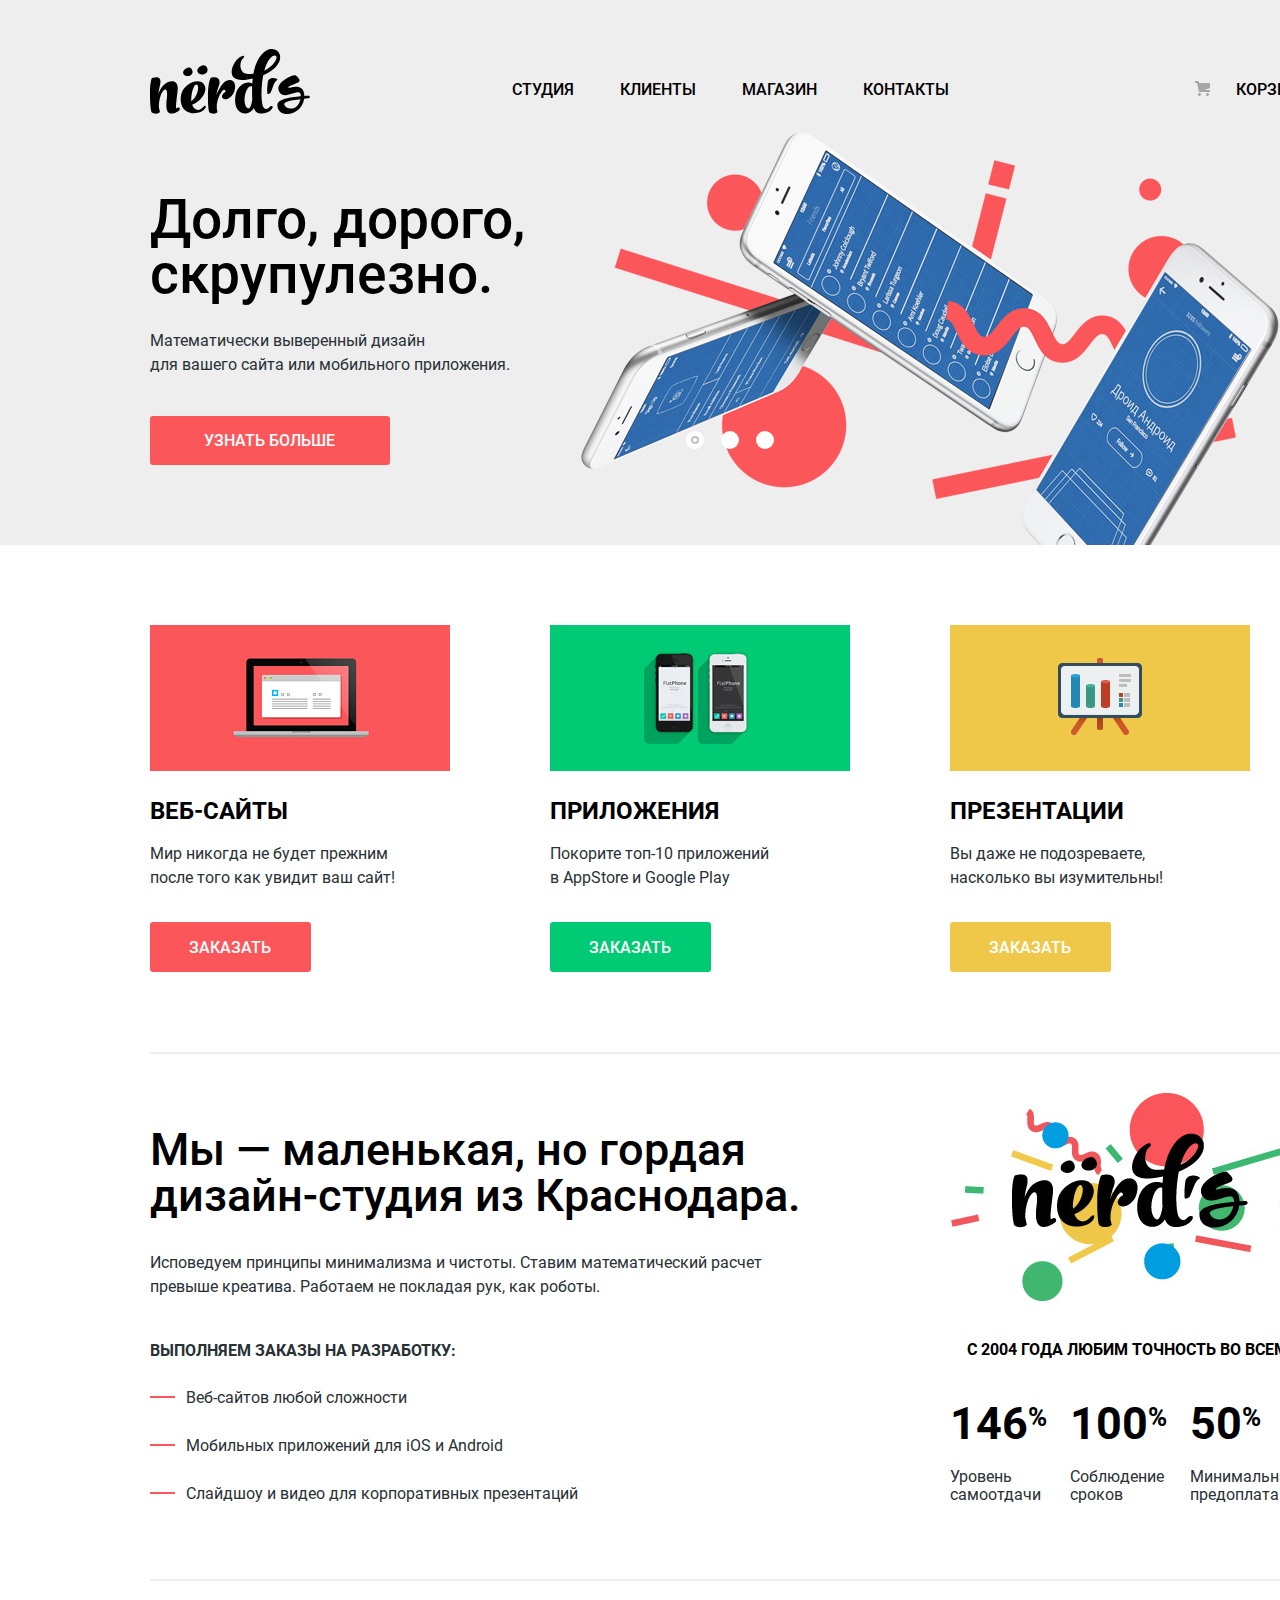
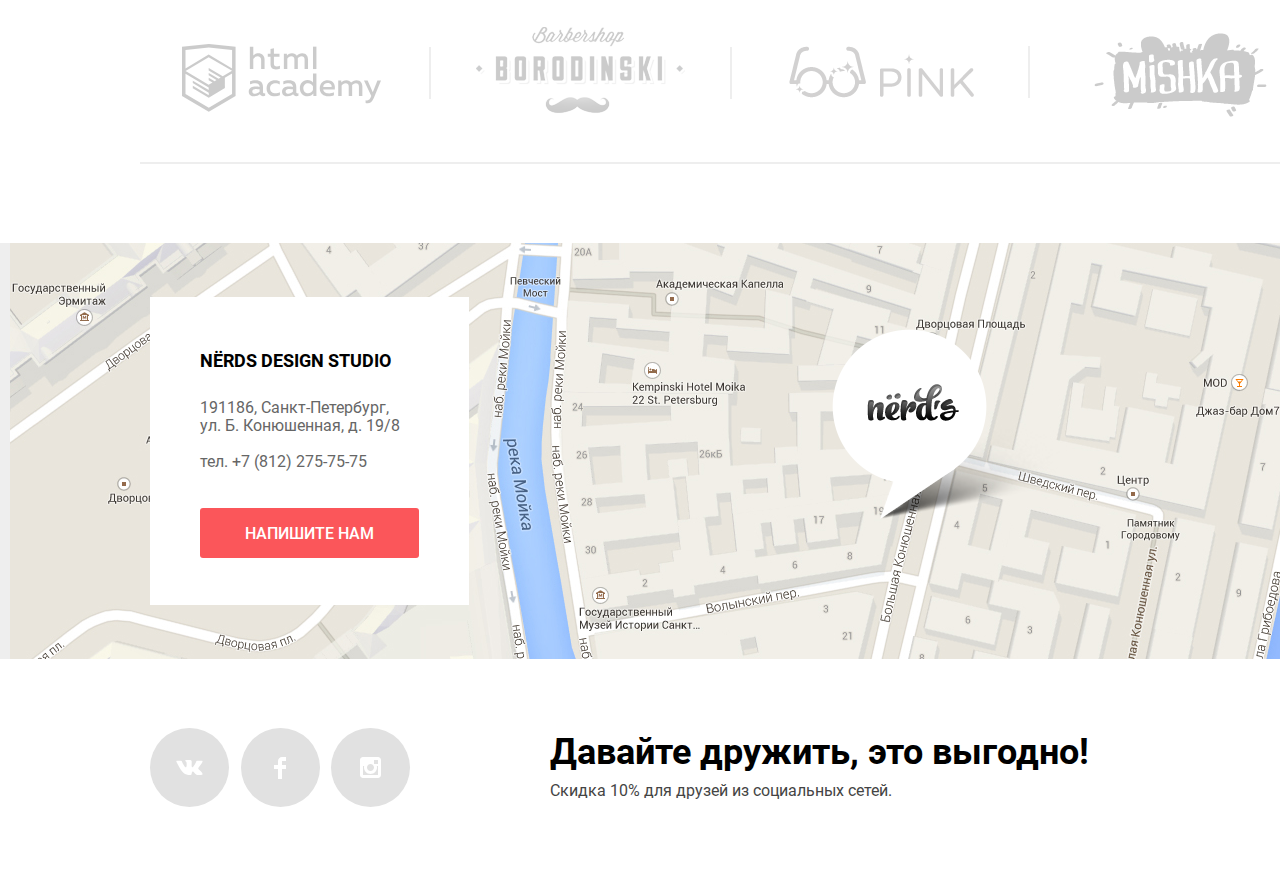
==== index.html @ b543c775 "доработка 13.1" ====
<!DOCTYPE html>
<html class="page" lang="ru">
  <head>
    <meta charset="utf-8">
    <title>Интернет магазин Нёрдс</title>
    <link rel="stylesheet" href="css/normalize.css">
    <link rel="stylesheet" href="css/style.css">
  </head>
  <body class="body-page">
    <header class="main-header">
      <nav class="main-navigation container">
        <a class="main-header-logo">
          <img class="nerds-logo" src="img/nerds-logo.svg" width="160" height="65" alt="Нёрдс" >
        </a>
        <ul class="list-site-navigation">
          <li class="studio"><a href="">студия</a></li>
          <li class="clients"><a href="">клиенты</a></li>
          <li class="catalog"><a href="catalog.html">магазин</a></li>
          <li><a href="#">контакты</a></li>
        </ul>
        <div class="container-busket">
          <a class="busket" href="#">корзина</a>
        </div>
      </nav>
    </header>
  <main class="center">
    <h1 class="visually-hidden">Интернет магазин "Nerds"</h1>
    <div class="slider-bar">
      <section class="slider-wrapper container ">
        <h2 class="visually-hidden">Преимущества</h2>
        <ul class="list-sliders">
          <li class="slide slide-current">
            <div class="container-text-sliders">
              <h3 class="caption-slide">Долго, дорого, скрупулезно.</h3>
              <p class="caption-slide-item">Математически выверенный дизайн<br>для вашего сайта или мобильного приложения.</p>
              <a class="button slide-button" href="">Узнать больше</a>
            </div>
            <img class="block-slide" src="img/nerds-index-slide1.png" width="761" height="431" alt="slide1">
          </li>
          <li class="slide ">
            <div class="container-text-sliders">
              <h3 class="caption-slide">Любим математику как никто другой</h3>
              <p class="caption-slide-item  slide2">Никакого креатива, только математические формулы для расчета идеальных пропорций</p>
              <a class="button slide-button" href="">Узнать больше</a>
            </div>
            <img class="block-slide" src="img/nerds-index-slide2.png" width="761" height="431" alt="slide2">
          </li>
          <li class="slide">
            <div class="container-text-sliders">
              <h3 class="caption-slide">Только ночь,<br>только хардкор</h3>
              <p class="caption-slide-item slide3">Работать днем, как все? Мы против этого.<br> Ближе к полуночи работа только начинается.</p>
              <a class="button slide-button" href="">Узнать больше</a>
            </div>
            <img class="block-slide" src="img/nerds-index-slide3.png" width="761" height="431" alt="slide3">
          </li>
        </ul>
        <div class="control-slider">
          <button class="button-slider button-slider-current" type="button" aria-label="Слайд первый"></button>
          <button class="button-slider" type="button" aria-label="Слайд второй"></button>
          <button class="button-slider" type="button" aria-label="Слайд третий"></button>
        </div>
      </section>
    </div>
      <section class="service container">
        <h2 class="visually-hidden">Сервис</h2>
        <ul class="list-service">
          <li class="service-list-item">
            <img src="img/illustration-1.jpg" width="300" height="146" alt="">
            <h3 class="caption-service">Веб-сайты</h3>
            <p class="caption-service-info">Мир никогда не будет прежним после того как увидит ваш сайт!</p>
            <a class="button site-button" href="">Заказать</a>
          </li>
          <li class="service-list-item">
            <img src="img/illustration-2.jpg" width="300" height="146" alt="">
            <h3 class="caption-service">Приложения</h3>
            <p class="caption-service-info">Покорите топ-10 приложений<br> в AppStore и Google Play</p>
            <a class="button app-button" href="">Заказать</a>
          </li>
          <li class="service-list-item">
            <img src="img/illustration-3.jpg" width="300" height="146" alt="">
            <h3 class="caption-service">Презентации</h3>
            <p class="caption-service-info">Вы даже не подозреваете, насколько вы изумительны!</p>
            <a class="button presentation-button" href="">Заказать</a>
          </li>
        </ul>
      </section>
      <section class="about-us container">
        <h2 class="visually-hidden">О нас</h2>
          <div class="about-us-wrapper">
            <div class="order-container">
              <h3>Мы — маленькая, но гордая дизайн-студия из Краснодара.</h3>
              <p class="about-us-text">Исповедуем принципы минимализма и чистоты. Ставим математический расчет превыше креатива. Работаем не покладая рук, как роботы.</p>
              <h4 class="caption-about-us-list">Выполняем заказы на разработку:</h4>
              <ul class="about-us-list">
                <li>Веб-сайтов любой сложности</li>
                <li>Мобильных приложений для iOS и Android</li>
                <li>Слайдшоу и видео для корпоративных презентаций</li>
              </ul>
            </div>
            <div class="progress-container">
              <img src="img/nerds-illustration.jpg" width="360" height="208" alt="Нёрдс">
              <div class="progress-content">
                <h4>с 2004 года Любим точность во всем:</h4>
                <dl class="percent">
                  <dt>146<sup class="figur">%</sup></dt>
                  <dd>Уровень самоотдачи</dd>
                  <dt>100<sup class="figur">%</sup></dt>
                  <dd>Соблюдение сроков</dd>
                  <dt>50<sup class="figur">%</sup></dt>
                  <dd>Минимальная предоплата</dd>
                </dl>
              </div>
            </div>
        </div>
      </section>
      <section class="company container">
        <h2 class="visually-hidden">Компании</h2>
        <ul class="list-company">
          <li class="company-academy">
              <a href="https://htmlacademy.ru/intensive/htmlcss"><img src="img/html-academy.svg" width="199" height="68" alt="HtmlAcademy">
            </a>
          </li>
          <li class="company-borodinski">
            <a href="#">
              <img src="img/borodinski.svg" width="209" height="90" alt="Borodinski">
            </a>
          </li>
          <li class="company-pink">
            <a href="#">
              <img src="img/pink.svg" width="185" height="52" alt="Pink">
            </a>
          </li>
          <li class="company-mishka">
            <a href="#">
              <img src="img/mishka.svg" width="173" height="84" alt="Mishka">
            </a>
          </li>
        </ul>
      </section>
    </main>
    <footer class="main-footer">
      <div class="adress-company-wrapper">
        <section class="adress-company">
          <h2 class= visually-hidden>Контакты</h2>
          <img src="img/map.jpg" width="1440" height="416" alt="">
          <img src="img/map-marker.svg" width="231" height="190" alt="Указатель">
          <div class="contact">
            <h3 class="footer-caption" id="contact">NЁRDS DESIGN STUDIO</h3>
            <p class="footer-adress">191186, Санкт-Петербург,<br>
              ул. Б. Конюшенная, д. 19/8</p>
            <a class="contact-phone" href="tel:+78122757575">тел. +7 (812) 275-75-75</a>
            <a class="button contact-button" href="#">Напишите нам</a>
          </div>
        </section>
      </div>
      <div class="footer-wrapper container">
        <section class="footer-social">
          <div class="frendship">
            <h2>Давайте дружить, это выгодно!</h2>
            <p>Скидка 10% для друзей из социальных сетей.</p>
          </div>
          <ul>
            <li>
              <a class="button-social" href="#">
                <span class="visually-hidden">Вконтакте</span>
                <svg width="27" height="15" viewBox="0 0 27 15">
                  <path d="M16.6173 11.51C17.5843 11.201 18.8224 13.55 20.1404 14.449C21.1297 15.13 21.8873 14.983 21.8873 14.983L25.4003 14.933C25.4003 14.933 27.2362 14.821 26.3683 13.379C26.2965 13.259 25.8595 12.31 23.7536 10.357C21.5515 8.31404 21.8499 8.64504 24.5011 5.11304C26.1165 2.96004 26.7628 1.64504 26.5605 1.08504C26.3663 0.546037 25.1798 0.686037 25.1798 0.686037L21.2217 0.713037C20.8363 0.714037 20.5096 0.832037 20.3609 1.22804C20.3579 1.23204 19.7328 2.89404 18.8993 4.30704C17.1382 7.29604 16.4352 7.45504 16.1439 7.26804C15.4753 6.83504 15.6442 5.53104 15.6442 4.60404C15.6442 1.70704 16.0812 0.499037 14.7885 0.187037C14.3566 0.0830374 14.041 0.0150374 12.9394 0.00503741C11.5314 -0.0159626 10.3358 0.00503743 9.65806 0.334037C9.20793 0.557037 8.86301 1.04604 9.07239 1.07404C9.33539 1.10904 9.9251 1.23404 10.2407 1.66004C10.6463 2.21204 10.6342 3.44904 10.6342 3.44904C10.6342 3.44904 10.8658 6.86004 10.088 7.28304C9.55387 7.57304 8.82356 6.98104 7.25267 4.26704C6.45054 2.87904 5.84464 1.34504 5.84464 1.34504C5.84464 1.34504 5.7273 1.06004 5.51488 0.904037C5.262 0.719037 4.90797 0.660037 4.90797 0.660037L1.15119 0.684037C1.15119 0.684037 0.586767 0.700037 0.379405 0.946037C0.195309 1.16404 0.364233 1.61404 0.364233 1.61404C0.364233 1.61404 3.30674 8.49504 6.63868 11.961C9.69346 15.143 13.165 14.932 13.165 14.932H14.7379C14.7379 14.932 15.2123 14.878 15.4551 14.62C15.6817 14.38 15.6715 13.929 15.6715 13.929C15.6715 13.929 15.6402 11.82 16.6173 11.51Z" fill="white"/>
                </svg>
              </a>
            </li>
            <li>
              <a class="button-social" href="#">
                <span class="visually-hidden">Фейсбук</span>
                <svg width="12" height="22" viewBox="0 0 12 22">
                  <path d="M12 4V0H8C5.79086 0 4 1.79086 4 4V8H0V12H4V22H8V12H12V8H8V4H12Z" fill="white"/>
                </svg>
              </a>
            </li>
            <li>
              <a class="button-social" href="#">
                <span class="visually-hidden">Инстаграм</span>
                <svg width="21" height="21" viewBox="0 0 21 21">
                  <path fill-rule="evenodd" clip-rule="evenodd" d="M3 0H18C19.65 0 21 1.35 21 3V18C21 19.65 19.65 21 18 21H3C1.35 21 0 19.65 0 18V3C0 1.35 1.35 0 3 0ZM14 10.5C14 8.57 12.43 7 10.5 7C8.57 7 7 8.57 7 10.5C7 12.43 8.57 14 10.5 14C12.43 14 14 12.43 14 10.5ZM3 18V9H4.181C4.0626 9.49127 4.00186 9.99467 4 10.5C4 14.0899 6.91015 17 10.5 17C14.0899 17 17 14.0899 17 10.5C16.9986 9.99464 16.9379 9.49118 16.819 9H18V18H3ZM14 7H18V3H14V7Z" fill="white"/>
                </svg>
              </a>
            </li>
          </ul>
        </section>
      </div>
    </footer>
      <section class="visually-modal modal-contact">
        <h2>Напишите нам</h2>
        <form class="fill-form" action="https://echo.htmlacademy.ru" method="post">
          <p class="user-data name">
            <label for="user-name">Ваше имя:</label>
            <input class="modal-field" id="user-name" type="text" name="user-name" pattern="[A-Za-zА-Яа-яЁё]" placeholder="Имя Фамилия">
          </p>
          <p class="user-data email">
            <label for="user-email">Ваш email:</label>
            <input class="modal-field" id="user-email" type="text" name="user-email" placeholder="email@example.com">
          </p>
          <p class="textarea">
            <label for="letter">Текст письма:</label>
            <textarea class="modal-field" id="letter" name="letter" placeholder="В свободной форме" rows="4" cols="50"></textarea>
          </p>
          <button class="button modal-send" type="submit">Отправить</button>
          <button class="modal-close" type="button" aria-label="Закрыть"></button>
        </form>
      </section>
  </body>
</html>
---- css/style.css ----
/* font roboto*/

@font-face {
  font-family: "Roboto";
  font-style: normal;
  font-weight: 400;
  src: local("Roboto"), local("Roboto-Regular"),
       url("../fonts/roboto.woff2") format("woff2"),
       url("../fonts/roboto.woff") format("woff");
       font-display: swap;
}

@font-face {
  font-family: "Roboto";
  font-style: normal;
  font-weight: 700;
  src: local("Roboto"), local("Roboto-Regular"),
       url("../fonts/robotobold.woff2") format("woff2"),
       url("../fonts/robotobold.woff") format("woff");
       font-display: swap;
}

@font-face {
 font-family: "Roboto";
 font-style: normal;
 font-weight: 500;
 src: local("Roboto"), local("Roboto-Regular"),
      url("../fonts/robotomedium.woff2") format("woff2"),
      url("../fonts/robotomedium.woff") format("woff");
      font-display: swap;
}
/*color*/

:root{
  --background-grey: #EEEEEE;
  --basic-black: #000000;
  --background-dack-grey: #888888;
  --button-red: #FB565A;
  --button-green: #00CA74;
  --button-yellow: #EFC849;
  --button-hover-red: #E74246;
  --button-hover-green: #00BC6C;
  --button-hover-yellow: #EAB534;
  --button-push-red: #D7373B;
  --button-push-green: #00AA62;
  --button-push-yellow: #E5A722;
  --white: #FFFFFF;
  --dark-text: #283136;
  --grey-on-model: #666666;
  --light-grey: #444444;
  --light-grey-filter: #DFDFDF;
  --grey-border: #D7DCDE;
  --grey-hover: #B4B9BB;
  --grey-active: #D5D5D5;
  --grey-slider-current:#C1C1C1;
  --grey-scale: #D7DCDF;
  --grey-social: #E1E1E1;
  --grey-dark: #4D4D4D;
  --grey-toggle: #ABABAB;
  --grey-page-current: #DBDBDB;
}

/*Global*/

body{
  font-family: "Roboto", Arial, sans-serif;
  font-size: 16px;
  font-style: normal;
  color:var(--basic-black);
  margin: 0;
  padding: 0;
  min-width: 1460px;
  background-color: var(--white);
}

img{
  max-width: 100%;
  height: auto;
}

.page {
  height: 100%;
}

.container{
  width:1160px;
  margin:0 auto;
  padding-left: 10px;
  padding-right: 10px;
}

/*Text color all page*/

.caption-slide-item,
.caption-service-info,
.about-us-text,
.about-us-list,
.caption-about-us-list,
.percent dd,
.value-range,
.filters ul{
  color:var(--dark-text);
}

.body-page{
  line-height:24px;
  min-height: 100%;
  display: grid;
  grid-template-rows: min-content 1fr min-content;
  align-content: start;
}

.body-page a,
.body-inner a{
  text-decoration: none;
}

/*List-style none*/

.list-site-navigation,
.list-sliders,
.list-service,
.about-us-list,
.list-company,
.footer-social ul,
.list-site-models,
.list-radio,
.list-checkbox,
.list-pagination,
.list-select{
  list-style: none;
}

/*Main header*/

.main-header{
  background-color: var(--background-grey);
  text-transform: uppercase;
  line-height: 30px;
  color:var(--basic-black);
  font-weight: 500;
  font-size: 16px;
}

/*Main navigation*/

.main-navigation{
  height: 114px;
  display: flex;
  justify-content: space-between;
  align-items: flex-end;
}

.main-navigation a,
.container-busket a{
  color: inherit;
  display:block;
}

.main-header-logo{
  margin:0;
  height:66px;
}

.logo-active:active{
  opacity: 0.3;
}

.list-site-navigation{
  height:59px;
  margin: 0;
  margin-left: -41px;
  padding: 0;
  min-width: 437px;
  display: flex;
  justify-content: space-between;
}

.list-site-navigation a,
.container-busket a{
  position:relative;
  display:block;
  padding-bottom: 9px;
  padding-top: 20px;

}
.page-nav-current a::after{
  content: "";
  position:absolute;
  left:0px;
  bottom:-5px;
  width:100%;
  height:2px;
  background-color: var(--button-red);
}

.busket{
  position:relative;
}

.busket::before{
  content:"";
  position: absolute;
  width:15px;
  height:15px;
  top:26px;
  right:100px;
  background-image:url("../img/cart.svg");
  background-repeat: no-repeat;
}

.container-busket a{
  padding-left: 44px;
}

.main-iner-container{
  display:grid;
  grid-template-columns: 400px auto;
  grid-template-rows: 133px auto;
}

/*User navigation*/

.list-site-navigation a:hover,
.list-site-navigation a:hover,
.container-busket a:hover{
  color:var(--button-red);
}

.list-site-navigation a:active,
.container-busket a:active{
  color:rgba(0, 0, 0, 0.3);
}



/*Main center*/

/*Slides*/

.slider-bar{
  background-color: var(--background-grey);
}

.slider-wrapper{
  position:relative;
  height: 431px;
}

.list-sliders{
  margin:0;
  padding:0;
}

.container-text-sliders{
  width: 538px;
  height: 431px;
  display: flex;
  flex-direction:column;
  align-items: flex-start;
}

.caption-slide{
  width: 538px;
  font-weight: 500;
  font-size: 55px;
  line-height: 55px;
  margin-top: 78px;
  margin-bottom: 11px;
}

.caption-slide-item{
  width: 416px;
  margin-bottom: 39px;
}

.caption-slide-item.slide2,
.caption-slide-item.slide3{
  margin-top: 28px;
  margin-bottom: 27px;
}

.slide-button{
  text-align: center;
  padding:16px 55px 15px 54px;
  border-radius: 3px;
}

.block-slide{
  display: block;
  position:absolute;
  bottom:0;
  right:13px;
  width:760px;
}

.control-slider{
  position:absolute;
  bottom:96px;
  right: 546px;
  width:88px;
  height: 18px;
  display: flex;
  justify-content: space-between;
}

.button-slider{
  position: relative;
  padding: 0;
  display: inline-block;
  height: 18px;
  width: 18px;
  background-color: var(--white);
  border-radius:50%;
  border:none;
  cursor: pointer;
  z-index:20;
}

.button-slider-current::before{
  content:"";
  position:absolute;
  bottom:5px;
  right: 5px;
  width: 8px;
  height: 8px;
  box-sizing: border-box;
  border: 2px solid var(--grey-slider-current);
  border-radius: 50%;
}

.slide{
  display:none;
}

.slide-current{
  display:block;
}

/*Service*/

.caption-service{
  font-weight: bold;
  font-size: 24px;
  line-height: 30px;
  text-transform: uppercase;
}

.list-service{
  margin: 0;
  padding: 0;
  padding-bottom: 80px;
  display: flex;
  justify-content:flex-start;
  flex-wrap: wrap;
  border-bottom: solid 2px var(--background-grey);
}

.list-service li{
  margin-top: 80px;
  margin-right: 100px;
}

.list-service li:nth-child(3n){
  margin-right: 0;
}

.list-service li:last-child{
  margin-right: 60px;
}

.service-list-item{
  width: 300px;
  display:flex;
  flex-direction: column;
  align-items: flex-start;
  padding: 0;
  margin:0;
}

.service-list-item h3{
  padding: 0;
  margin:0;
  margin-top: 25px;
}

.service-list-item p{
  padding: 0;
  margin:0;
  margin-top:16px;
  width:260px;
}

.service-list-item a{
  padding: 0;
  margin:0;
  margin-top:32px;
  padding: 17px 40px 15px 39px;
  border-radius: 3px;
  }

/*About us*/

.about-us-wrapper h3{
  margin:0;
  font-weight: 500;
  font-size: 45px;
  line-height: 46px;
}

.about-us-wrapper h4{
  font-weight:bold;
  text-transform: uppercase;
}

.about-us-wrapper{
  margin: 0;
  min-height: 525px;
  display: flex;
  justify-content: space-between;
  border-bottom: solid 2px var(--background-grey);
}

.progress-container{
  margin-top: 39px;
  width:360px;
}

.order-container{
  width:651px;
  margin:0;
  margin-top: 73px;
}

.about-us-text{
  margin:0;
  margin-top: 32px;
}

.caption-about-us-list{
  margin:0;
  margin-top: 40px;
}

.about-us-list{
  margin:0;
  padding:0;
  margin-top:11px;
}

.about-us-list li{
  padding: 12px 0 12px 36px;
  position: relative;
}

.about-us-list li::before{
  content: "";
  position: absolute;
  bottom: 24px;
  left: 0;
  width: 25px;
  height: 2px;
  background-color: var(--button-red);
}

.progress-content h4{
  margin:30px 0 30px 17px;
}

.progress-content dl{
  display: grid;
  grid-template-columns: repeat(3, 1fr);
}

.progress-content dd{
  padding-top:12px;
  line-height: 18px;
  grid-row: 2 / 2;
  margin: 0;
}

.progress-content dt{
  margin:0;
  font-weight: bold;
  font-size: 45px;
  line-height: 64px;
}

.figur{
  font-weight: bold;
  font-size: 26px;
  line-height: 40px;
}

/*Company */

.company{
  margin-bottom: 79px;
  border-bottom: solid 2px var(--background-grey);
}

.company a{
  display:block;
  opacity:0.2;
}

.list-company{
  margin-left: 32px;
  padding:0;
  margin-top:46px;
  margin-bottom:38px;
  display: flex;
  justify-content:start;
  flex-wrap: wrap;
}

.list-company li{
  position:relative;
}

.list-company li:nth-child(2)::after,
.list-company li:nth-child(2)::before,
.list-company li:nth-child(3)::after{
  content:"";
  position: absolute;
  width:2px;
  height: 52px;
  background-color:var(--background-grey);
}

.list-company li:nth-child(2)::after,
.list-company li:nth-child(2)::before{
  top:20px;
}

.list-company li:nth-child(2)::after{
  right:-47px;
}

.list-company li:nth-child(2)::before{
  left:-47px
}

.list-company li:nth-child(3)::after{
  right:-56px;
  top:0;
}

.list-company .company-academy{
  margin-right: 95px;
  margin-top: 17px;
}

.list-company .company-borodinski{
  margin-right: 104px;
}

.list-company .company-pink{
  margin-top:19px;
  margin-right:120px;
}

.list-company .company-mishka{
  margin-top: 6px;
}

.company a:hover{
  opacity: 1;
}

.company a:active{
  opacity: 0.3;
}

/*Footer*/

.adress-company-wrapper{
  background-color: var(--background-grey);
  min-height:416px;
}

.adress-company{
  position: relative;
  width:1440px;
  margin:0 auto;
}

.adress-company img:first-of-type{
  display: block;
}

.adress-company img:nth-child(3){
  position:absolute;
  right: 387px;
  bottom: 140px;
}

.contact{
  position:absolute;
  bottom:54px;
  left:140px;
  margin: 0;
  padding: 0;
  min-height: 308px;
  width: 319px;
  display:flex;
  flex-direction: column;
  justify-content: flex-start;
  background-color: var(--white);
}

.footer-caption{
  font-weight: bold;
  font-size: 18px;
  line-height: 30px;
  margin:0;
  margin-top: 49px;
}

.contact-button{
  margin:0;
  margin-top: 37px;
  padding:17px 44px 15px;
  border-radius: 3px;
}

.footer-adress,
.contact-phone{
  line-height: 18px;
  color: var(--grey-on-model);
  margin:0;
}

.footer-caption,
.contact-button,
.footer-adress,
.contact-phone{
  margin-left: 50px;
  margin-right: 50px;
}

.contact-phone{
  padding-top: 18px
}

.footer-adress{
  margin-top:23px;
}

/*Social*/

.footer-social h2{
  font-weight: bold;
  font-size: 36px;
  line-height: 36px;
}

.footer-social p{
  font-size: 16px;
  line-height: 22px;
  color:var(--light-grey);
}

.footer-social{
  margin: 0;
  height: 217px;
  display: flex;
  flex-direction: row-reverse;
  justify-content: space-between;
  align-items: center;
}

.frendship{
  display:flex;
  flex-direction: row;
  flex-wrap: wrap;
  align-items: center;
  justify-content: flex-start;
  margin:auto;
}

.frendship h2{
  margin:0;
  margin-bottom: 10px;
  font-weight: bold;
  font-size: 36px;
  line-height: 36px;
}

.frendship p{
  margin:0;
}

.footer-social ul{
  min-width: 260px;
  height: 80px;
  display:flex;
  justify-content: space-between;
  align-items: center;
  padding: 0;
  margin: 0;
  margin-right: 140px;
}

.button-social{
  display:flex;
  justify-content: center;
  align-items: center;
  width: 79px;
  height: 79px;
  background-color: var(--grey-social);
  border-radius: 50%;
}

.button-social:active path{
  opacity: 0.3;
}

.button-social:hover{
  background: linear-gradient(0deg, var(--button-hover-red), var(--button-hover-red)), var(--white);
}

.button-social:active{
  background: linear-gradient(0deg, var(--button-push-red), var(--button-push-red)), var(--white);
  box-shadow: inset 0px 3px 0px rgba(0, 1, 1, 0.1);
}

/*Catalog*/

.body-inner{
  font-weight: 400;
  min-height: 100%;
  display: grid;
  grid-template-rows: min-content 1fr min-content;
  align-content: start;
}

.inner-main-caption{
  background-color: var(--background-grey);
  font-size: 55px;
  line-height: 55px;
  text-align: center;
  padding-top: 78px;
  padding-bottom: 108px;
  margin: 0;
}

/*Filters*/

.filters{
 grid-column:1/2;
 grid-row: 1/3;
 width:260px;
}

.form-filters fieldset{
  border:none;
  padding: 0;
  margin: 0;
  margin-top: 50px;
}

.filters ul{
  line-height: 19px;
  margin: 0;
  padding: 0;
}

.button-filters{
  width: 260px;
  height:50px;
  color:inherit;
  font-weight: 500;
  font-size: inherit;
  line-height: 18px;
  text-transform: uppercase;
  text-align: center;
  background: var(--background-grey);
  border-radius: 3px;
  border: none;
}

.button-filters:hover{
  background-color: var(--light-grey-filter);
  border: none;
}

.button-filters:active,
.button-filters:focus{
  background-color:var(--grey-active);
  opacity: 0.3;
}

/*Range-controls*/

 .filter-item legend{
   width:100%;
   margin:55px 0 48px;
   padding-left: 0;
   text-transform: uppercase;
   font-size: 18px;
   line-height: 30px;
   font-weight: bold;
   color: var(--basic-black);
 }

.range-filter{
  display:flex;
  flex-wrap: wrap;
}

.range-controls{
  display:flex;
  align-items: center;
  justify-content: center;
  position:relative;
  width:260px;
  height: 80px;
  background-color: var(--background-grey);
  border-radius: 3px;
}

.scale{
  width:205px;
  height:2px;
  background-color: var(--grey-scale);
}

.bar{
  width:60%;
  height: 2px;
  background-color: var(--button-green);
}

.toggle{
  width: 4px;
  height: 4px;
  border: solid 10px var(--white);
  background-color: var(--grey-toggle);
  border-radius: 50%;
  box-shadow: 0px 2px 1px rgba(0, 0, 0, 0.15);
}

.toggle-min{
  position: absolute;
  left:10%;
}

.toggle-max{
  position: absolute;
  left:60%;
}

.price-controls{
  width:260px;
  display:flex;
  justify-content: space-between;
  font-size: 16px;
  text-transform: uppercase;
  line-height: 22px;
  font-weight: 400;
  color:var(--dark-text);
  font-family: inherit;
}

.price-controls label{
  margin:0;
}

.price-controls input[type="number"]{
  width:80px;
  height:38px;
  background-color: var(--background-grey);
  border:none;
  text-align: center;
  margin-top:14px;
  border-radius: 3px;
}

/*Radio Checkbox kontrols*/

.caption-filter{
  font-weight: bold;
  font-size: 18px;
  line-height: 30px;
  text-transform: uppercase;
  margin-bottom: 16px;
}

.filter-option{
  margin-bottom: 21px;
  padding-left: 40px;
}

.filter-option label{
  position:relative;
  display: block;
  cursor: pointer;
  user-select: none;
}

.filter-input-radio + label::before{
  position: absolute;
  box-sizing:border-box;
  content:"";
  width:25px;
  height:25px;
  top:-3px;
  left:-40px;
  border: 4px solid var(--grey-dark);
  border-radius: 50%;
  opacity: 0.4;
}

.filter-input-radio:checked + label::after{
  position: absolute;
  content:"";
  width:9px;
  height:9px;
  top:5px;
  left:-32px;
  border-radius: 50%;
  background-color:var(--grey-dark);
  opacity: 0.4;
}

.filter-input-checkbox + label::before{
  position: absolute;
  box-sizing: border-box;
  content:"";
  width:23px;
  height:23px;
  top:-2px;
  left:-40px;
  border: 2px solid var(--grey-dark);
  border-radius: 2px;
  opacity: 0.4;
}

.filter-input-checkbox:checked + label::after{
  position: absolute;
  content:"";
  width:22px;
  height:17px;
  top:-1px;
  left:-36px;
  background-image: url("../img/check.svg");
  background-repeat: no-repeat;
  opacity: 0.4;
}

.filter-input:hover + label::after,
.filter-input:hover + label::before{
  opacity:1;
}

.filter-input:disabled + label::after,
.filter-input:disabled + label::before{
  opacity: 0.1;
}

.filter-input:disabled + label{
  color:var(--dark-text);
  opacity:0.3;
}


/*Select*/

.select{
  justify-content: space-between;
  grid-row-start: 1;
  grid-row-end: 2;
  grid-column-start: 2;
  grid-column-end: 3;
  display:flex;
  align-items: center;
}

.list-select{
  width:360px;
  margin:0;
  padding:0;
  display:flex;
  flex-wrap: wrap;
  justify-content: space-between;
}

.select h3{
  margin:0;
  font-weight: bold;
  font-size: 18px;
  line-height: 30px;
  text-transform: uppercase;
}

.list-select li{
  font-size: 14px;
  line-height: 18px;
  text-transform: uppercase;
}

.select-item a{
  color: inherit;
  opacity: 0.3;
  padding: 10px 5px;
}

.select-item a:hover{
  opacity:0.6;
}

.select-item a:active,
.select-item a.current-item{
  opacity:1;
}

/*Макеты сайтов*/

.list-site-models{
  padding:0;
  margin:0;
  display:flex;
  justify-content: space-between;
  flex-wrap: wrap;
}

.list-site-models li{
  padding:0;
  margin-left: 0px;
  margin-right: 20px;
  margin-bottom: 30px;
}

.card-site img{
  margin-top: 41px;
  margin-left: 1px;
}

/*Карточка сайта в покое*/

.card-site{
  position: relative;
  width:360px;
  height:620px;
  background-color: rgba(0, 0, 0, 0.1);
  background-image: url("../img/browser.jpg");
  background-position: 0 0;
  background-repeat:no-repeat;
  border-radius: 5px;
}

/*Карточка сайта при наведении*/

.card-site:hover{
  width: 360px;
  height:620px;
  background-color: var(--white);
  background-image: url("../img/browser.svg");
  background-position: 0 0;
  background-repeat:no-repeat;
  border-radius: 5px;
  box-shadow: 0px 6px 15px rgba(0, 1, 1, 0.25);
}

.field-price{
  position:absolute;
  bottom:0;
  background-color: var(--background-grey);
  width: 360px;
  height: 231px;
  border-bottom-left-radius: 5px;
  border-bottom-right-radius: 5px;
}

.visually-price{
  display:block;
}

.list-site-models li:nth-child(2n){
  margin-right:0;
}

.models h3{
  font-weight: bold;
  font-size: 18px;
  line-height: 30px;
  color:var(--basic-black);
  text-transform: uppercase;
  text-align: center;
  margin:0;
  padding-top: 26px;
}

.models h3:hover{
color: var(--button-red);
}

.models h3:active{
  color:var(--basic-black);
  opacity: 0.3;
}

.description{
  line-height: 18px;
  color:var(--grey-on-model);
  text-align: center;
  margin-top: 13px;
  margin-bottom: 30px;
}

.button-price{
  display:inline-block;
  padding: 17px 72px 15px 72px;
  margin-left: 80px;
  border-radius: 3px;
}


/*Pagination*/

.list-pagination{
  width:760px;
  min-height: 50px;
  display:flex;
  flex-wrap: wrap;
  margin:25px 0 60px ;
  padding:0;
}

.pagination-item a{
  color:inherit;
  font-weight: 500;
  font-size: inherit;
  line-height: 18px;
  text-transform: uppercase;
  display:block;
  background-color:var(--background-grey);
  border-radius: 3px;
  padding: 17px 20px 15px;
  margin-right: 11px;
}

.pagination-item-current a{
  background: rgba(0, 0, 0, 0.0001);
  border: 3px solid var(--grey-page-current);
  padding:14px 17px 12px;
}

.pagination-item-next a{
  padding-right: 77px;
  padding-left: 78px;
}

.pagination-item a:hover{
  background-color:var(--light-grey-filter);
}

.pagination-item a:active{
  background-color:var(--grey-active);
  box-shadow: inset 0px 3px 0px rgba(0, 1, 1, 0.1);
  opacity:0.3;
}

.pagination-item-current a:hover,
.pagination-item-current a:focus,
.pagination-item-current a:active{
  background-color:var(--background-grey);
  background: rgba(0, 0, 0, 0.0001);
  box-shadow: inset 0px 0px 0px rgba(0, 1, 1, 1);
  opacity:1;
}


/*Buttons*/

.button{
  font-weight: 500;
  line-height: 18px;
  color:var(--white);
  text-transform:uppercase;
  text-align: center;
  vertical-align: middle;
  background-color: var(--button-red);
  border: none;
}

.app-button{
  background-color: var(--button-green);
}

.presentation-button{
  background-color: var(--button-yellow);
}

/*User buttons*/

.button:active{
  color:rgba(255, 255, 255, 0.3);
}

.slide-button:hover,
.site-button:hover,
.button-price:hover,
.contact-button:hover,
.modal-send:hover{
  background-color: var(--button-hover-red);
}

.slide-button:active,
.site-button:active,
.button-price:active,
.contact-button:active,
.modal-send:active{
  background-color:var(--button-push-red);
  box-shadow: inset 0px 3px 0px rgba(0, 1, 1, 0.1);
}

.app-button:hover{
  background-color: var(--button-hover-green);
}

.app-button:active{
  background-color: var(--button-push-green);
}
.presentation-button:hover{
  background-color: var(--button-hover-yellow);
}

.presentation-button:active{
  background-color: var(--button-push-yellow);
}

/*Modal window*/

.visually-modal{
  display:none;
}

.modal-contact{
  position:fixed;
  top:0;
  right:0;
  bottom:0;
  left:0;
  margin:auto;
  width: 960px;
  height: 590px;
  background-color: var(--white);
  box-shadow: 0px 20px 40px rgba(0, 0, 0, 0.4);
}

.fill-form{
  position: relative;
  width: 761px;
  height: 353px;
  margin: 0 100px;
  display: flex;
  flex-wrap:wrap;
  align-items: flex-start;
}

.user-data{
  margin:0;
  padding:0;
  display:flex;
  flex-direction: column;
}

.name{
  width:360px;
  margin-right: 40px;
}

.email{
  width:360px;
}

.textarea {
  width: 760px;
  margin-top:34px;
  margin-bottom: 43px;
}

.textarea label{
  padding: 0;
  margin:0;
}

.textarea textarea{
  padding-left: 15px;
  box-sizing: border-box;
  width: 760px;
  min-height:118px;
  max-height: 180px;
}

.modal-send{
  padding: 18px 84px 15px 85px;
  border-radius: 3px;
}

.modal-close{
  display: block;
  position:absolute;
  width:21px;
  height:21px;
  background-color: var(--white);
  background-image: url("../img/close.svg");
  background-position: 0 0;
  right:-10px;
  top:-75px;
  opacity: 0.3;
  border:none;
}

.modal-close:hover{
  opacity: 1;
}

.modal-close:active{
  opacity: 0.1;
  padding: 0;
}

.modal-contact h2{
  margin-top:63px;
  margin-left: 100px;
  margin-bottom: 37px;
  font-weight: bold;
  font-size: 45px;
  line-height: 53px;
}

.fill-form p{
  font-weight: bold;
  line-height: 18px;
}

.modal-field{
  margin-top:9px;
  padding: 14px;
  border: solid 2px var(--grey-border);
  border-radius: 3px;
}

.modal-field:hover{
  border-color:var(--grey-hover);
}

.modal-field:focus{
  border-color: var(--basic-black);
}

.name input:invalid{
  border-color:var(--button-hover-red);
}

/*Скрытие элементов*/

.visually-hidden {
  position: absolute;
  width: 1px;
  height: 1px;
  margin: -1px;
  border: 0;
  padding: 0;
  white-space: nowrap;
  clip-path: inset(100%);
  clip: rect(0 0 0 0);
  overflow: hidden;
}



/*  outline: 5px solid rgba(0, 255, 0, 0.7);
    outline-offset: -5px;*/
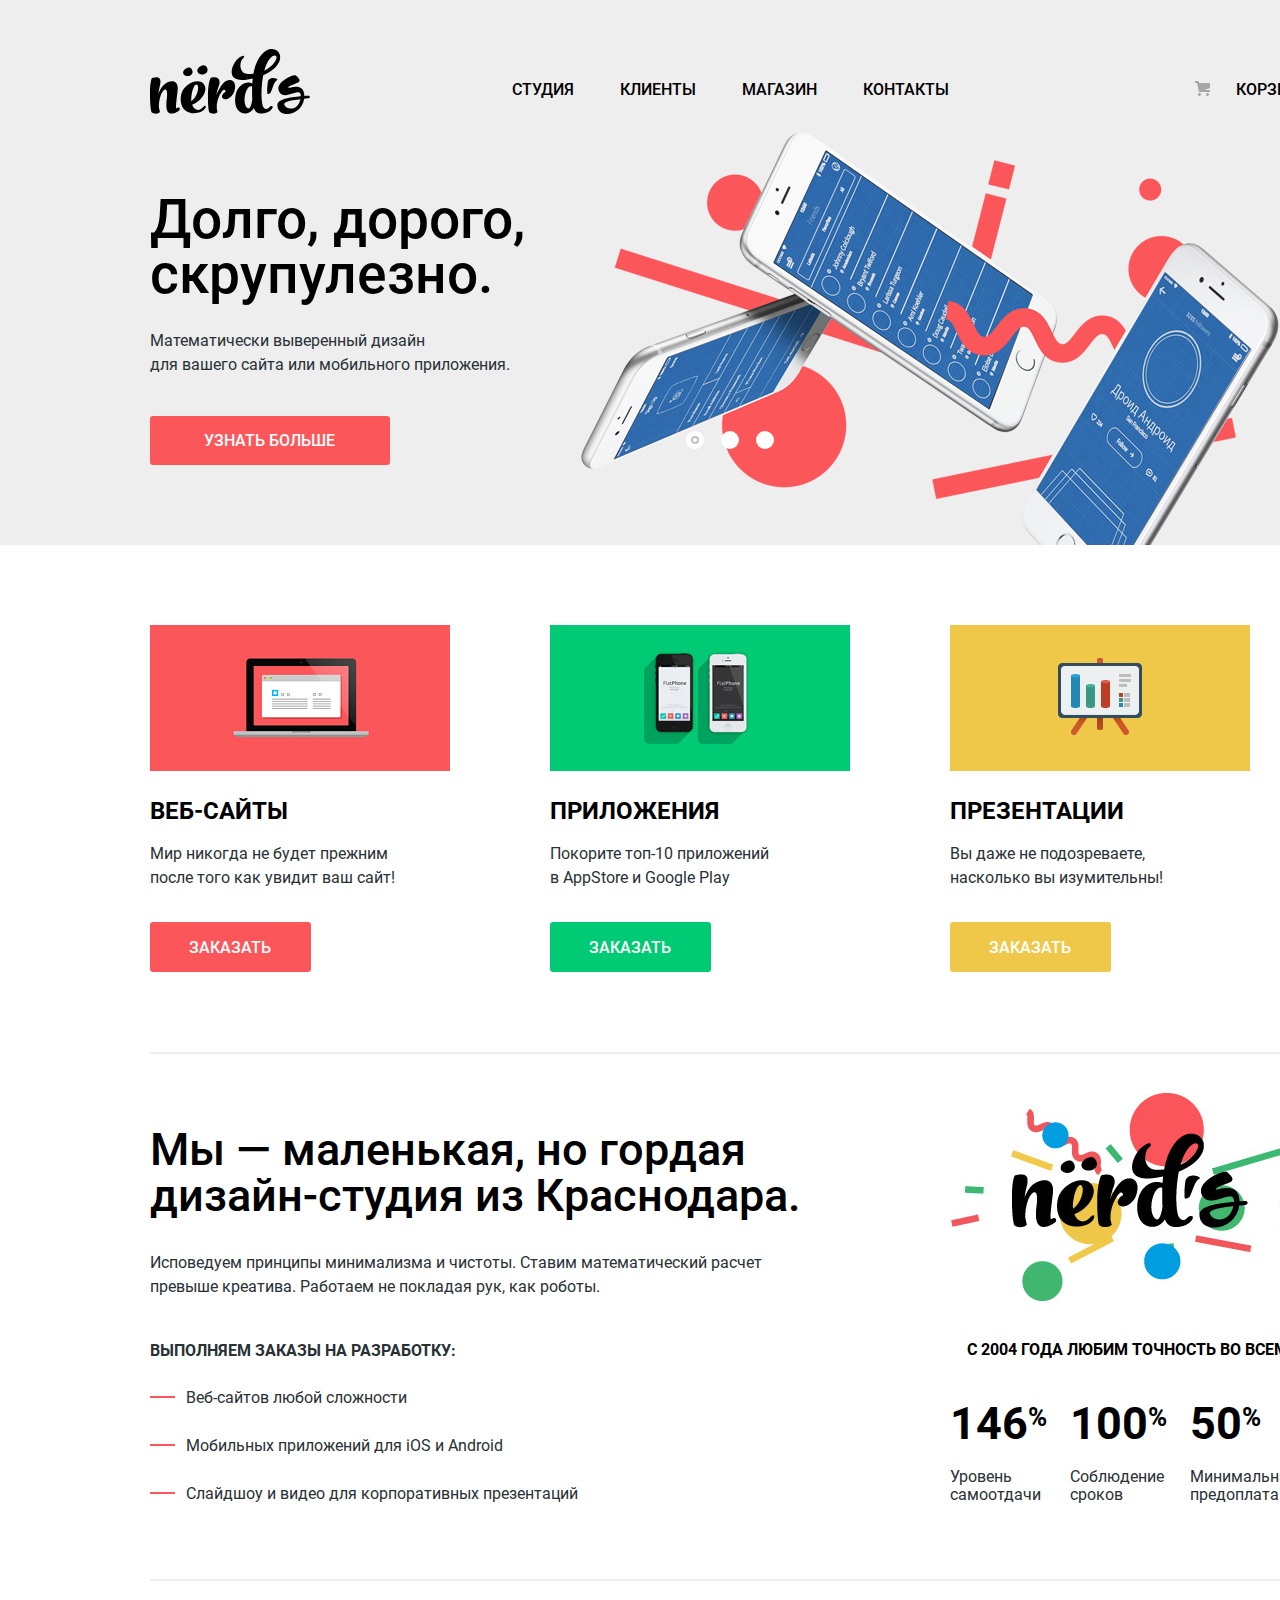
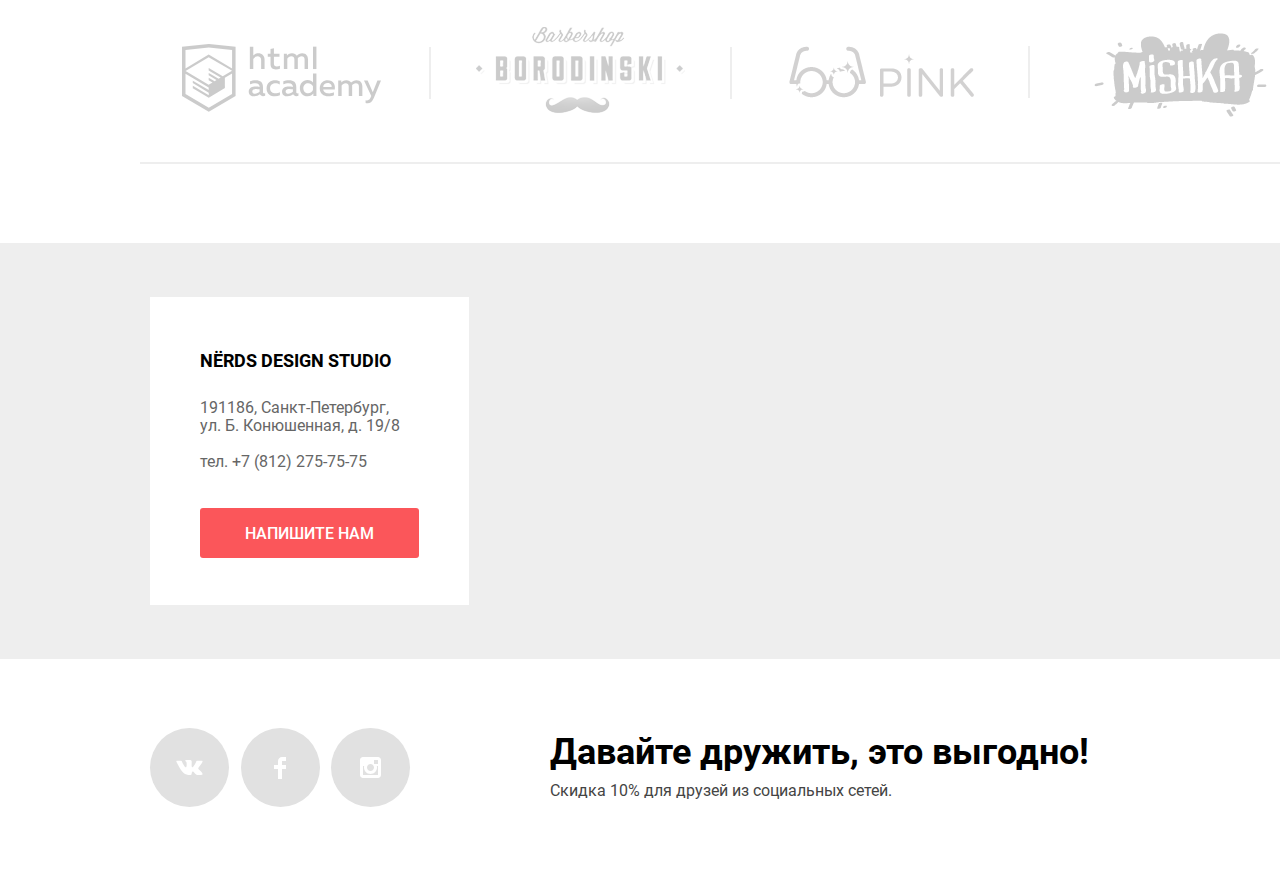
==== commit 7410e694: "добавил карту google" ====
--- a/index.html
+++ b/index.html
@@ -10,13 +10,13 @@
     <header class="main-header">
       <nav class="main-navigation container">
         <a class="main-header-logo">
-          <img class="nerds-logo" src="img/nerds-logo.svg" width="160" height="65" alt="Нёрдс" >
+          <img class="nerds-logo" src="img/nerds-logo.svg" width="160" height="65" alt="Нёрдс главная страница" >
         </a>
         <ul class="list-site-navigation">
-          <li class="studio"><a href="">студия</a></li>
-          <li class="clients"><a href="">клиенты</a></li>
+          <li class="studio"><a href="#">студия</a></li>
+          <li class="clients"><a href="#">клиенты</a></li>
           <li class="catalog"><a href="catalog.html">магазин</a></li>
-          <li><a href="#">контакты</a></li>
+          <li><a href="#contact">контакты</a></li>
         </ul>
         <div class="container-busket">
           <a class="busket" href="#">корзина</a>
@@ -26,32 +26,32 @@
   <main class="center">
     <h1 class="visually-hidden">Интернет магазин "Nerds"</h1>
     <div class="slider-bar">
-      <section class="slider-wrapper container ">
+      <section class="slider-wrapper container">
         <h2 class="visually-hidden">Преимущества</h2>
         <ul class="list-sliders">
           <li class="slide slide-current">
             <div class="container-text-sliders">
               <h3 class="caption-slide">Долго, дорого, скрупулезно.</h3>
               <p class="caption-slide-item">Математически выверенный дизайн<br>для вашего сайта или мобильного приложения.</p>
-              <a class="button slide-button" href="">Узнать больше</a>
-            </div>
-            <img class="block-slide" src="img/nerds-index-slide1.png" width="761" height="431" alt="slide1">
-          </li>
-          <li class="slide ">
+              <a class="button slide-button" href="#">Узнать больше</a>
+            </div>
+            <img class="block-slide" src="img/nerds-index-slide1.png" width="761" height="431" alt="">
+          </li>
+          <li class="slide">
             <div class="container-text-sliders">
               <h3 class="caption-slide">Любим математику как никто другой</h3>
               <p class="caption-slide-item  slide2">Никакого креатива, только математические формулы для расчета идеальных пропорций</p>
-              <a class="button slide-button" href="">Узнать больше</a>
-            </div>
-            <img class="block-slide" src="img/nerds-index-slide2.png" width="761" height="431" alt="slide2">
+              <a class="button slide-button" href="#">Узнать больше</a>
+            </div>
+            <img class="block-slide" src="img/nerds-index-slide2.png" width="761" height="431" alt="">
           </li>
           <li class="slide">
             <div class="container-text-sliders">
               <h3 class="caption-slide">Только ночь,<br>только хардкор</h3>
               <p class="caption-slide-item slide3">Работать днем, как все? Мы против этого.<br> Ближе к полуночи работа только начинается.</p>
-              <a class="button slide-button" href="">Узнать больше</a>
-            </div>
-            <img class="block-slide" src="img/nerds-index-slide3.png" width="761" height="431" alt="slide3">
+              <a class="button slide-button" href="#">Узнать больше</a>
+            </div>
+            <img class="block-slide" src="img/nerds-index-slide3.png" width="761" height="431" alt="">
           </li>
         </ul>
         <div class="control-slider">
@@ -68,19 +68,19 @@
             <img src="img/illustration-1.jpg" width="300" height="146" alt="">
             <h3 class="caption-service">Веб-сайты</h3>
             <p class="caption-service-info">Мир никогда не будет прежним после того как увидит ваш сайт!</p>
-            <a class="button site-button" href="">Заказать</a>
+            <a class="button site-button" href="#">Заказать</a>
           </li>
           <li class="service-list-item">
             <img src="img/illustration-2.jpg" width="300" height="146" alt="">
             <h3 class="caption-service">Приложения</h3>
             <p class="caption-service-info">Покорите топ-10 приложений<br> в AppStore и Google Play</p>
-            <a class="button app-button" href="">Заказать</a>
+            <a class="button app-button" href="#">Заказать</a>
           </li>
           <li class="service-list-item">
             <img src="img/illustration-3.jpg" width="300" height="146" alt="">
             <h3 class="caption-service">Презентации</h3>
             <p class="caption-service-info">Вы даже не подозреваете, насколько вы изумительны!</p>
-            <a class="button presentation-button" href="">Заказать</a>
+            <a class="button presentation-button" href="#">Заказать</a>
           </li>
         </ul>
       </section>
@@ -98,7 +98,7 @@
               </ul>
             </div>
             <div class="progress-container">
-              <img src="img/nerds-illustration.jpg" width="360" height="208" alt="Нёрдс">
+              <img src="img/nerds-illustration.jpg" width="360" height="208" alt="Логотип Нёрдс на фоне шариков и ленточек">
               <div class="progress-content">
                 <h4>с 2004 года Любим точность во всем:</h4>
                 <dl class="percent">
@@ -117,7 +117,8 @@
         <h2 class="visually-hidden">Компании</h2>
         <ul class="list-company">
           <li class="company-academy">
-              <a href="https://htmlacademy.ru/intensive/htmlcss"><img src="img/html-academy.svg" width="199" height="68" alt="HtmlAcademy">
+            <a href="https://htmlacademy.ru/intensive/htmlcss">
+              <img src="img/html-academy.svg" width="199" height="68" alt="HtmlAcademy">
             </a>
           </li>
           <li class="company-borodinski">
@@ -142,8 +143,8 @@
       <div class="adress-company-wrapper">
         <section class="adress-company">
           <h2 class= visually-hidden>Контакты</h2>
-          <img src="img/map.jpg" width="1440" height="416" alt="">
-          <img src="img/map-marker.svg" width="231" height="190" alt="Указатель">
+          <!--<img src="img/map.jpg" width="1440" height="416" alt="">-->
+          <!--<img src="img/map-marker.svg" width="231" height="190" alt="Указатель">-->
           <div class="contact">
             <h3 class="footer-caption" id="contact">NЁRDS DESIGN STUDIO</h3>
             <p class="footer-adress">191186, Санкт-Петербург,<br>
@@ -151,6 +152,8 @@
             <a class="contact-phone" href="tel:+78122757575">тел. +7 (812) 275-75-75</a>
             <a class="button contact-button" href="#">Напишите нам</a>
           </div>
+          <iframe src="https://www.google.com/maps/embed?pb=!1m18!1m12!1m3!1d1998.603625300295!2d30.320858715957424!3d59.93871916905443!2m3!1f0!2f0!3f0!3m2!1i1024!2i768!4f13.1!3m3!1m2!1s0x4696310fca145cc1%3A0x42b32648d8238007!2z0JHQvtC70YzRiNCw0Y8g0JrQvtC90Y7RiNC10L3QvdCw0Y8g0YPQuy4sIDE5LzgsINCh0LDQvdC60YIt0J_QtdGC0LXRgNCx0YPRgNCzLCAxOTExODY!5e0!3m2!1sru!2sru!4v1603130419307!5m2!1sru!2sru" width="1440" height="416"  allowfullscreen="" aria-hidden="true" tabindex="0">
+          </iframe>
         </section>
       </div>
       <div class="footer-wrapper container">
@@ -163,7 +166,7 @@
             <li>
               <a class="button-social" href="#">
                 <span class="visually-hidden">Вконтакте</span>
-                <svg width="27" height="15" viewBox="0 0 27 15">
+                <svg aria-hidden="true" focusable="false" width="27" height="15" viewBox="0 0 27 15">
                   <path d="M16.6173 11.51C17.5843 11.201 18.8224 13.55 20.1404 14.449C21.1297 15.13 21.8873 14.983 21.8873 14.983L25.4003 14.933C25.4003 14.933 27.2362 14.821 26.3683 13.379C26.2965 13.259 25.8595 12.31 23.7536 10.357C21.5515 8.31404 21.8499 8.64504 24.5011 5.11304C26.1165 2.96004 26.7628 1.64504 26.5605 1.08504C26.3663 0.546037 25.1798 0.686037 25.1798 0.686037L21.2217 0.713037C20.8363 0.714037 20.5096 0.832037 20.3609 1.22804C20.3579 1.23204 19.7328 2.89404 18.8993 4.30704C17.1382 7.29604 16.4352 7.45504 16.1439 7.26804C15.4753 6.83504 15.6442 5.53104 15.6442 4.60404C15.6442 1.70704 16.0812 0.499037 14.7885 0.187037C14.3566 0.0830374 14.041 0.0150374 12.9394 0.00503741C11.5314 -0.0159626 10.3358 0.00503743 9.65806 0.334037C9.20793 0.557037 8.86301 1.04604 9.07239 1.07404C9.33539 1.10904 9.9251 1.23404 10.2407 1.66004C10.6463 2.21204 10.6342 3.44904 10.6342 3.44904C10.6342 3.44904 10.8658 6.86004 10.088 7.28304C9.55387 7.57304 8.82356 6.98104 7.25267 4.26704C6.45054 2.87904 5.84464 1.34504 5.84464 1.34504C5.84464 1.34504 5.7273 1.06004 5.51488 0.904037C5.262 0.719037 4.90797 0.660037 4.90797 0.660037L1.15119 0.684037C1.15119 0.684037 0.586767 0.700037 0.379405 0.946037C0.195309 1.16404 0.364233 1.61404 0.364233 1.61404C0.364233 1.61404 3.30674 8.49504 6.63868 11.961C9.69346 15.143 13.165 14.932 13.165 14.932H14.7379C14.7379 14.932 15.2123 14.878 15.4551 14.62C15.6817 14.38 15.6715 13.929 15.6715 13.929C15.6715 13.929 15.6402 11.82 16.6173 11.51Z" fill="white"/>
                 </svg>
               </a>
@@ -171,7 +174,7 @@
             <li>
               <a class="button-social" href="#">
                 <span class="visually-hidden">Фейсбук</span>
-                <svg width="12" height="22" viewBox="0 0 12 22">
+                <svg aria-hidden="true" focusable="false" width="12" height="22" viewBox="0 0 12 22">
                   <path d="M12 4V0H8C5.79086 0 4 1.79086 4 4V8H0V12H4V22H8V12H12V8H8V4H12Z" fill="white"/>
                 </svg>
               </a>
@@ -179,7 +182,7 @@
             <li>
               <a class="button-social" href="#">
                 <span class="visually-hidden">Инстаграм</span>
-                <svg width="21" height="21" viewBox="0 0 21 21">
+                <svg aria-hidden="true" focusable="false" width="21" height="21" viewBox="0 0 21 21">
                   <path fill-rule="evenodd" clip-rule="evenodd" d="M3 0H18C19.65 0 21 1.35 21 3V18C21 19.65 19.65 21 18 21H3C1.35 21 0 19.65 0 18V3C0 1.35 1.35 0 3 0ZM14 10.5C14 8.57 12.43 7 10.5 7C8.57 7 7 8.57 7 10.5C7 12.43 8.57 14 10.5 14C12.43 14 14 12.43 14 10.5ZM3 18V9H4.181C4.0626 9.49127 4.00186 9.99467 4 10.5C4 14.0899 6.91015 17 10.5 17C14.0899 17 17 14.0899 17 10.5C16.9986 9.99464 16.9379 9.49118 16.819 9H18V18H3ZM14 7H18V3H14V7Z" fill="white"/>
                 </svg>
               </a>
--- a/css/style.css
+++ b/css/style.css
@@ -214,7 +214,7 @@
 }
 
 .main-iner-container{
-  display:grid;
+  display: grid;
   grid-template-columns: 400px auto;
   grid-template-rows: 133px auto;
 }
@@ -584,16 +584,21 @@
   width:1440px;
   margin:0 auto;
 }
-
-.adress-company img:first-of-type{
+.adress-company iframe{
   display: block;
-}
-
-.adress-company img:nth-child(3){
+  border:0;
+
+
+}
+/*.adress-company img:first-of-type{
+  display: block;
+}*/
+
+/*.adress-company img:nth-child(3){
   position:absolute;
   right: 387px;
   bottom: 140px;
-}
+}*/
 
 .contact{
   position:absolute;
@@ -756,8 +761,11 @@
 .form-filters fieldset{
   border:none;
   padding: 0;
-  margin: 0;
-  margin-top: 50px;
+  margin-left: 0;
+}
+
+.filter-item{
+  margin-top: 55px;
 }
 
 .filters ul{
@@ -795,7 +803,7 @@
 
  .filter-item legend{
    width:100%;
-   margin:55px 0 48px;
+   margin-bottom: 48px;
    padding-left: 0;
    text-transform: uppercase;
    font-size: 18px;
@@ -827,7 +835,7 @@
 }
 
 .bar{
-  width:60%;
+  width:64%;
   height: 2px;
   background-color: var(--button-green);
 }
@@ -835,7 +843,7 @@
 .toggle{
   width: 4px;
   height: 4px;
-  border: solid 10px var(--white);
+  border: solid 8px var(--white);
   background-color: var(--grey-toggle);
   border-radius: 50%;
   box-shadow: 0px 2px 1px rgba(0, 0, 0, 0.15);
@@ -843,12 +851,12 @@
 
 .toggle-min{
   position: absolute;
-  left:10%;
+  left:7%;
 }
 
 .toggle-max{
   position: absolute;
-  left:60%;
+  left:61%;
 }
 
 .price-controls{
@@ -868,16 +876,23 @@
 }
 
 .price-controls input[type="number"]{
-  width:80px;
+  width:66px;
   height:38px;
   background-color: var(--background-grey);
   border:none;
   text-align: center;
   margin-top:14px;
+  margin-left:8px;
+  padding:0;
+  padding-left: 14px;
   border-radius: 3px;
 }
 
 /*Radio Checkbox kontrols*/
+
+.radio-controls{
+  margin-top:54px;
+}
 
 .caption-filter{
   font-weight: bold;
@@ -889,7 +904,7 @@
 
 .filter-option{
   margin-bottom: 21px;
-  padding-left: 40px;
+  padding-left: 36px;
 }
 
 .filter-option label{
@@ -906,7 +921,7 @@
   width:25px;
   height:25px;
   top:-3px;
-  left:-40px;
+  left:-36px;
   border: 4px solid var(--grey-dark);
   border-radius: 50%;
   opacity: 0.4;
@@ -918,10 +933,16 @@
   width:9px;
   height:9px;
   top:5px;
-  left:-32px;
+  left:-28px;
   border-radius: 50%;
   background-color:var(--grey-dark);
   opacity: 0.4;
+}
+
+/*Checkbox kontrols*/
+.check-controls{
+  margin-top: 25px;
+  margin-bottom: 29px;
 }
 
 .filter-input-checkbox + label::before{
@@ -931,19 +952,24 @@
   width:23px;
   height:23px;
   top:-2px;
-  left:-40px;
+  left:-36px;
   border: 2px solid var(--grey-dark);
-  border-radius: 2px;
+  border-radius: 3px;
   opacity: 0.4;
+}
+
+.filter-input-checkbox + label::before{
+  display:block;
 }
 
 .filter-input-checkbox:checked + label::after{
   position: absolute;
   content:"";
-  width:22px;
-  height:17px;
-  top:-1px;
+  width:26px;
+  height:23px;
+  top:-2px;
   left:-36px;
+  background-color:var(--white);
   background-image: url("../img/check.svg");
   background-repeat: no-repeat;
   opacity: 0.4;
@@ -964,11 +990,9 @@
   opacity:0.3;
 }
 
-
 /*Select*/
 
 .select{
-  justify-content: space-between;
   grid-row-start: 1;
   grid-row-end: 2;
   grid-column-start: 2;
@@ -978,20 +1002,33 @@
 }
 
 .list-select{
-  width:360px;
+  min-width:360px;
   margin:0;
   padding:0;
   display:flex;
   flex-wrap: wrap;
-  justify-content: space-between;
+  margin-top: 9px;
 }
 
 .select h3{
-  margin:0;
+  margin-top:25px;
   font-weight: bold;
   font-size: 18px;
   line-height: 30px;
   text-transform: uppercase;
+  margin-right:263px;
+}
+.select-for-price,
+.select-for-type{
+  margin-right:20px;
+}
+
+.select-for-name{
+  margin-right:41px;
+}
+
+.select-for-down{
+  margin-right:8px;
 }
 
 .list-select li{
@@ -1003,7 +1040,7 @@
 .select-item a{
   color: inherit;
   opacity: 0.3;
-  padding: 10px 5px;
+  padding: 10px 3px;
 }
 
 .select-item a:hover{
@@ -1074,7 +1111,7 @@
 }
 
 .visually-price{
-  display:block;
+  display:none;
 }
 
 .list-site-models li:nth-child(2n){
@@ -1106,16 +1143,16 @@
   color:var(--grey-on-model);
   text-align: center;
   margin-top: 13px;
-  margin-bottom: 30px;
+  margin-bottom: 32px;
 }
 
 .button-price{
   display:inline-block;
-  padding: 17px 72px 15px 72px;
+  padding: 17px 75px 15px 72px;
   margin-left: 80px;
+  margin-top: 0;
   border-radius: 3px;
 }
-
 
 /*Pagination*/
 
@@ -1124,8 +1161,13 @@
   min-height: 50px;
   display:flex;
   flex-wrap: wrap;
-  margin:25px 0 60px ;
+  margin:25px 0 49px ;
   padding:0;
+}
+
+.pagination-item{
+  margin-bottom: 10px;
+  margin-right:11px;
 }
 
 .pagination-item a{
@@ -1138,7 +1180,6 @@
   background-color:var(--background-grey);
   border-radius: 3px;
   padding: 17px 20px 15px;
-  margin-right: 11px;
 }
 
 .pagination-item-current a{
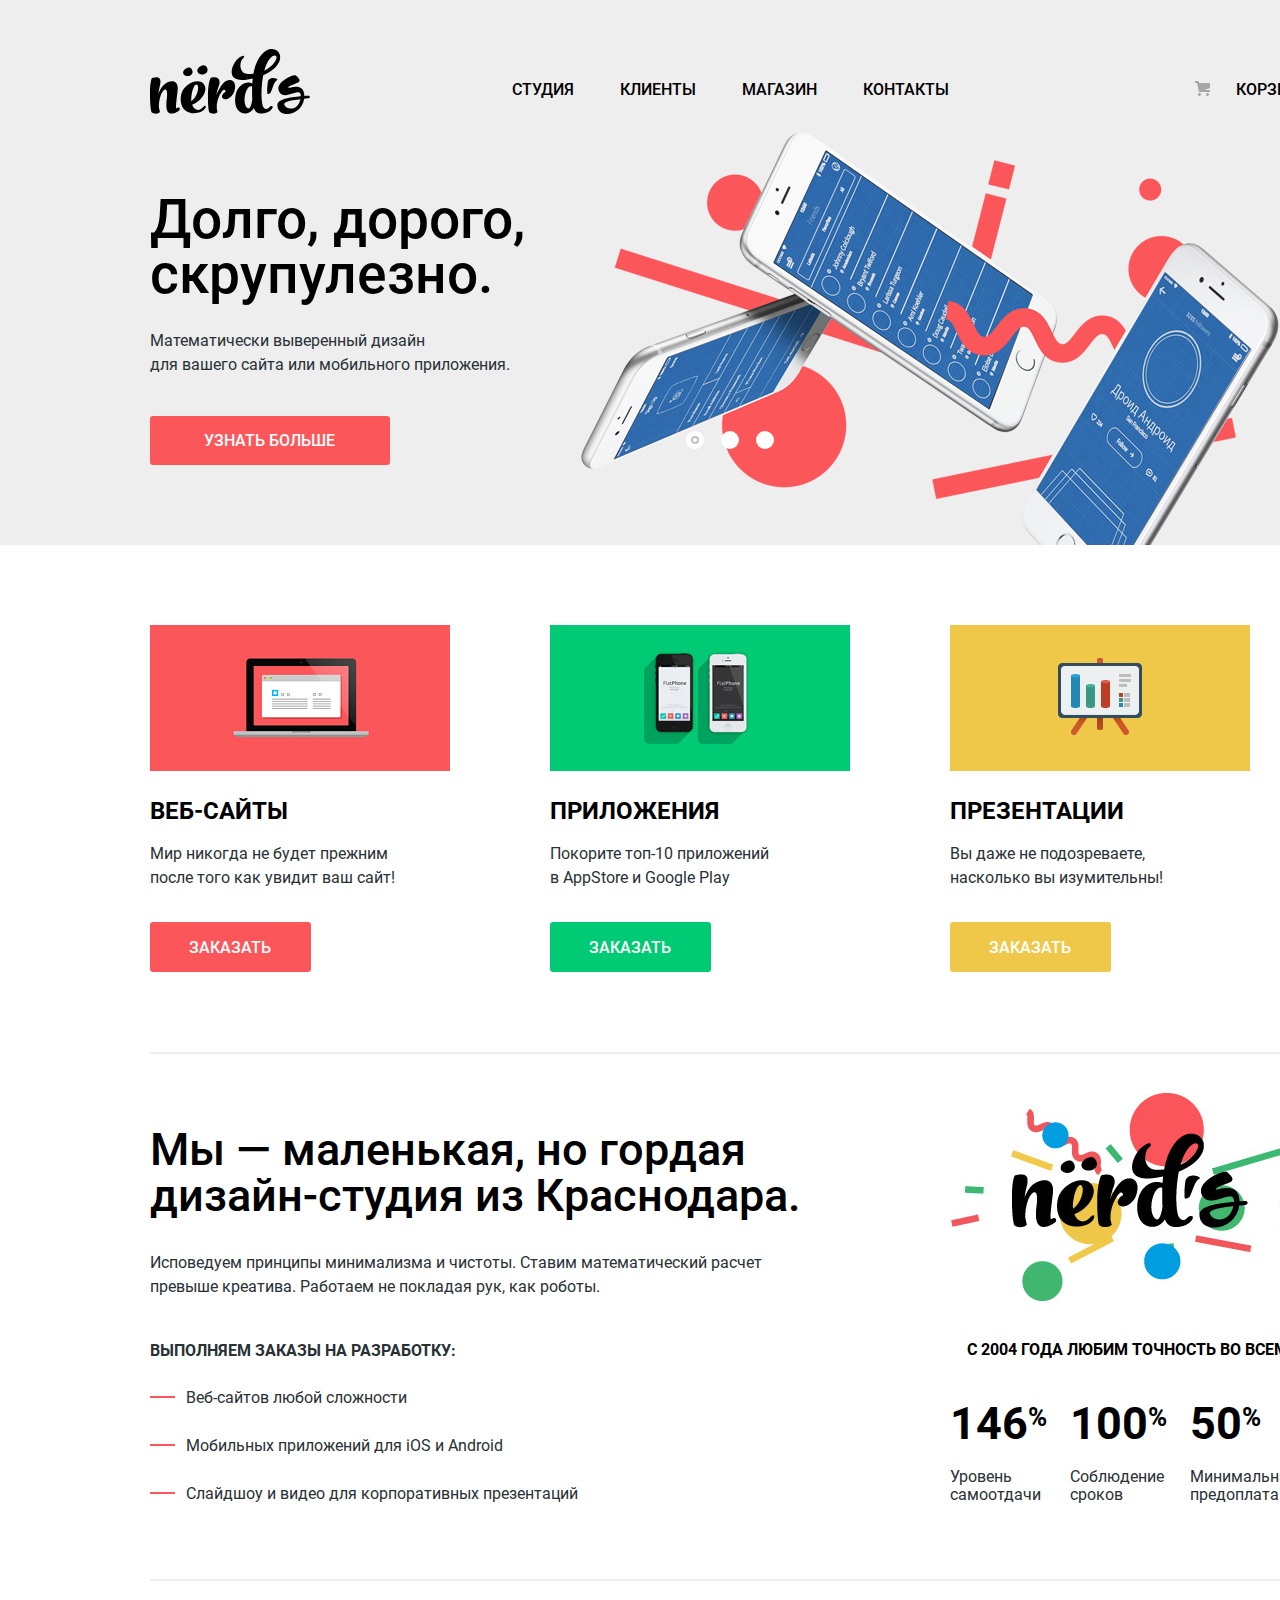
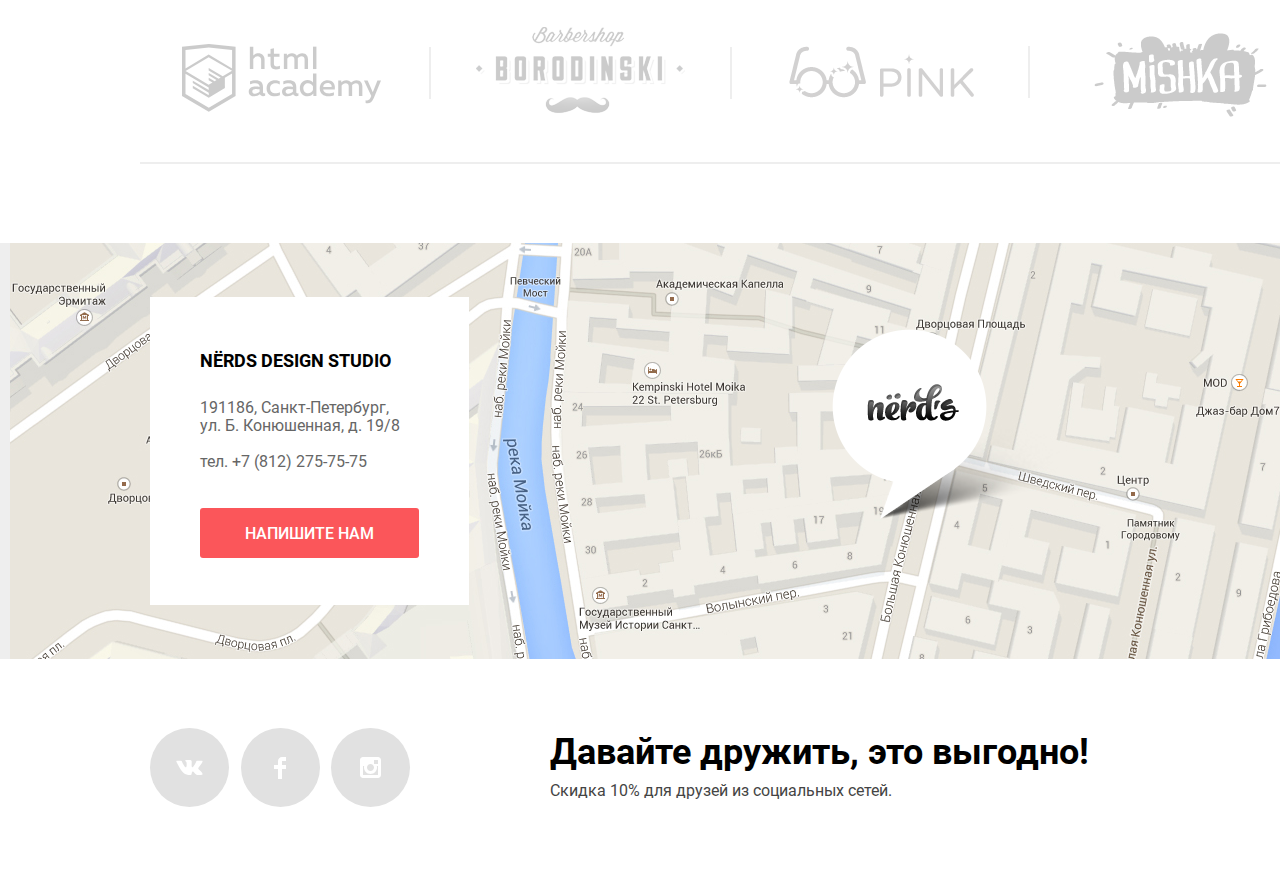
==== commit 684a74a0: "изменил карту" ====
--- a/index.html
+++ b/index.html
@@ -140,23 +140,27 @@
       </section>
     </main>
     <footer class="main-footer">
-      <div class="adress-company-wrapper">
-        <section class="adress-company">
-          <h2 class= visually-hidden>Контакты</h2>
-          <!--<img src="img/map.jpg" width="1440" height="416" alt="">-->
-          <!--<img src="img/map-marker.svg" width="231" height="190" alt="Указатель">-->
-          <div class="contact">
-            <h3 class="footer-caption" id="contact">NЁRDS DESIGN STUDIO</h3>
-            <p class="footer-adress">191186, Санкт-Петербург,<br>
-              ул. Б. Конюшенная, д. 19/8</p>
-            <a class="contact-phone" href="tel:+78122757575">тел. +7 (812) 275-75-75</a>
-            <a class="button contact-button" href="#">Напишите нам</a>
+      <section class="adress-company">
+        <h2 class= visually-hidden>Контакты</h2>
+        <div class="wrapper-contact">
+          <div class="container-contact">
+            <div class="map-img">
+              <img src="img/map.jpg" width="1440" height="416" alt="">
+              <img src="img/map-marker.svg" width="231" height="190" alt="Указатель">
+            </div>
+            <div class="contact">
+              <h3 class="footer-caption" id="contact">NЁRDS DESIGN STUDIO</h3>
+              <p class="footer-adress">191186, Санкт-Петербург,<br>
+                ул. Б. Конюшенная, д. 19/8</p>
+              <a class="contact-phone" href="tel:+78122757575">тел. +7 (812) 275-75-75</a>
+              <a class="button contact-button" href="#">Напишите нам</a>
+            </div>
           </div>
-          <iframe src="https://www.google.com/maps/embed?pb=!1m18!1m12!1m3!1d1998.603625300295!2d30.320858715957424!3d59.93871916905443!2m3!1f0!2f0!3f0!3m2!1i1024!2i768!4f13.1!3m3!1m2!1s0x4696310fca145cc1%3A0x42b32648d8238007!2z0JHQvtC70YzRiNCw0Y8g0JrQvtC90Y7RiNC10L3QvdCw0Y8g0YPQuy4sIDE5LzgsINCh0LDQvdC60YIt0J_QtdGC0LXRgNCx0YPRgNCzLCAxOTExODY!5e0!3m2!1sru!2sru!4v1603130419307!5m2!1sru!2sru" width="1440" height="416"  allowfullscreen="" aria-hidden="true" tabindex="0">
-          </iframe>
-        </section>
-      </div>
-      <div class="footer-wrapper container">
+        <iframe src="https://www.google.com/maps/embed?pb=!1m18!1m12!1m3!1d1998.603625300295!2d30.320858715957424!3d59.93871916905443!2m3!1f0!2f0!3f0!3m2!1i1024!2i768!4f13.1!3m3!1m2!1s0x4696310fca145cc1%3A0x42b32648d8238007!2z0JHQvtC70YzRiNCw0Y8g0JrQvtC90Y7RiNC10L3QvdCw0Y8g0YPQuy4sIDE5LzgsINCh0LDQvdC60YIt0J_QtdGC0LXRgNCx0YPRgNCzLCAxOTExODY!5e0!3m2!1sru!2sru!4v1603130419307!5m2!1sru!2sru" width="1440" height="416"  allowfullscreen="" aria-hidden="true" tabindex="0">
+        </iframe>
+        </div>
+      </section>
+      <div class="container">
         <section class="footer-social">
           <div class="frendship">
             <h2>Давайте дружить, это выгодно!</h2>
@@ -191,24 +195,25 @@
         </section>
       </div>
     </footer>
-      <section class="visually-modal modal-contact">
+      <section class="modal-contact">
         <h2>Напишите нам</h2>
         <form class="fill-form" action="https://echo.htmlacademy.ru" method="post">
           <p class="user-data name">
             <label for="user-name">Ваше имя:</label>
-            <input class="modal-field" id="user-name" type="text" name="user-name" pattern="[A-Za-zА-Яа-яЁё]" placeholder="Имя Фамилия">
+            <input class="modal-field user-name" id="user-name" type="text" name="user-name" placeholder="Имя Фамилия">
           </p>
           <p class="user-data email">
             <label for="user-email">Ваш email:</label>
-            <input class="modal-field" id="user-email" type="text" name="user-email" placeholder="email@example.com">
+            <input class="modal-field user-email" id="user-email" type="text" name="user-email" placeholder="email@example.com">
           </p>
           <p class="textarea">
             <label for="letter">Текст письма:</label>
-            <textarea class="modal-field" id="letter" name="letter" placeholder="В свободной форме" rows="4" cols="50"></textarea>
+            <textarea class="modal-field user-letter" id="letter" name="letter" placeholder="В свободной форме" rows="4" cols="50"></textarea>
           </p>
           <button class="button modal-send" type="submit">Отправить</button>
           <button class="modal-close" type="button" aria-label="Закрыть"></button>
         </form>
       </section>
+      <script src="js/modal.js"></script>
   </body>
 </html>
--- a/css/style.css
+++ b/css/style.css
@@ -154,12 +154,13 @@
 .main-navigation a,
 .container-busket a{
   color: inherit;
-  display:block;
+  display: block;
 }
 
 .main-header-logo{
   margin:0;
   height:66px;
+  z-index:20;
 }
 
 .logo-active:active{
@@ -188,7 +189,7 @@
   content: "";
   position:absolute;
   left:0px;
-  bottom:-5px;
+  bottom:-6px;
   width:100%;
   height:2px;
   background-color: var(--button-red);
@@ -223,7 +224,10 @@
 
 .list-site-navigation a:hover,
 .list-site-navigation a:hover,
-.container-busket a:hover{
+.container-busket a:hover,
+.list-site-navigation a:focus,
+.list-site-navigation a:focus,
+.container-busket a:focus{
   color:var(--button-red);
 }
 
@@ -574,34 +578,50 @@
 
 /*Footer*/
 
-.adress-company-wrapper{
+.adress-company{
+  width:100%;
+  text-align: center;
+  margin:0 auto;
+  display:block;
+}
+
+.wrapper-contact{
   background-color: var(--background-grey);
-  min-height:416px;
-}
-
-.adress-company{
+  position:relative;
+}
+
+.container-contact{
   position: relative;
   width:1440px;
+  min-height: 416px;
   margin:0 auto;
 }
-.adress-company iframe{
-  display: block;
-  border:0;
-
-
-}
-/*.adress-company img:first-of-type{
-  display: block;
-}*/
-
-/*.adress-company img:nth-child(3){
+
+.map-img img:last-child{
   position:absolute;
   right: 387px;
   bottom: 140px;
-}*/
+}
+
+.map-img img:first-child{
+  display:block;
+}
+
+.map-img{
+  display:block;
+}
+
+.adress-company iframe{
+  position:absolute;
+  top:0;
+  display: block;
+  width:100%;
+  border:0;
+}
 
 .contact{
   position:absolute;
+  z-index:10;
   bottom:54px;
   left:140px;
   margin: 0;
@@ -636,12 +656,10 @@
   margin:0;
 }
 
-.footer-caption,
-.contact-button,
-.footer-adress,
-.contact-phone{
+.contact > *{
   margin-left: 50px;
   margin-right: 50px;
+  text-align: left;
 }
 
 .contact-phone{
@@ -721,12 +739,13 @@
   opacity: 0.3;
 }
 
-.button-social:hover{
-  background: linear-gradient(0deg, var(--button-hover-red), var(--button-hover-red)), var(--white);
+.button-social:hover,
+.button-social:focus{
+  background-color: var(--button-hover-red);
 }
 
 .button-social:active{
-  background: linear-gradient(0deg, var(--button-push-red), var(--button-push-red)), var(--white);
+  background-color: var(--button-push-red);
   box-shadow: inset 0px 3px 0px rgba(0, 1, 1, 0.1);
 }
 
@@ -788,13 +807,13 @@
   border: none;
 }
 
-.button-filters:hover{
+.button-filters:hover,
+.button-filters:focus{
   background-color: var(--light-grey-filter);
   border: none;
 }
 
-.button-filters:active,
-.button-filters:focus{
+.button-filters:active{
   background-color:var(--grey-active);
   opacity: 0.3;
 }
@@ -939,7 +958,6 @@
   opacity: 0.4;
 }
 
-/*Checkbox kontrols*/
 .check-controls{
   margin-top: 25px;
   margin-bottom: 29px;
@@ -990,6 +1008,11 @@
   opacity:0.3;
 }
 
+.filter-input:focus + label::after,
+.filter-input:focus + label::before{
+  opacity:1;
+}
+
 /*Select*/
 
 .select{
@@ -1048,6 +1071,7 @@
 }
 
 .select-item a:active,
+.select-item a:focus,
 .select-item a.current-item{
   opacity:1;
 }
@@ -1108,9 +1132,6 @@
   height: 231px;
   border-bottom-left-radius: 5px;
   border-bottom-right-radius: 5px;
-}
-
-.visually-price{
   display:none;
 }
 
@@ -1167,7 +1188,7 @@
 
 .pagination-item{
   margin-bottom: 10px;
-  margin-right:11px;
+  margin-right:12px;
 }
 
 .pagination-item a{
@@ -1274,11 +1295,8 @@
 
 /*Modal window*/
 
-.visually-modal{
-  display:none;
-}
-
 .modal-contact{
+  z-index: 100;
   position:fixed;
   top:0;
   right:0;
@@ -1289,6 +1307,14 @@
   height: 590px;
   background-color: var(--white);
   box-shadow: 0px 20px 40px rgba(0, 0, 0, 0.4);
+  display:none;
+}
+.modal-open{
+  display:block;
+  animation: bounce 0.6s;
+}
+.modal-error {
+  animation: shake 0.6s;
 }
 
 .fill-form{
@@ -1397,6 +1423,47 @@
   border-color:var(--button-hover-red);
 }
 
+/* Animations */
+
+@keyframes bounce {
+  0% {
+    transform: translateY(-2000px);
+  }
+
+  70% {
+    transform: translateY(30px);
+  }
+
+  90% {
+    transform: translateY(-10px);
+  }
+
+  100% {
+    transform: translateY(0);
+  }
+}
+
+@keyframes shake {
+  0%,
+  100% {
+    transform: translateX(0);
+  }
+
+  10%,
+  30%,
+  50%,
+  70%,
+  90% {
+    transform: translateX(-10px);
+  }
+
+  20%,
+  40%,
+  60%,
+  80% {
+    transform: translateX(10px);
+  }
+}
 /*Скрытие элементов*/
 
 .visually-hidden {
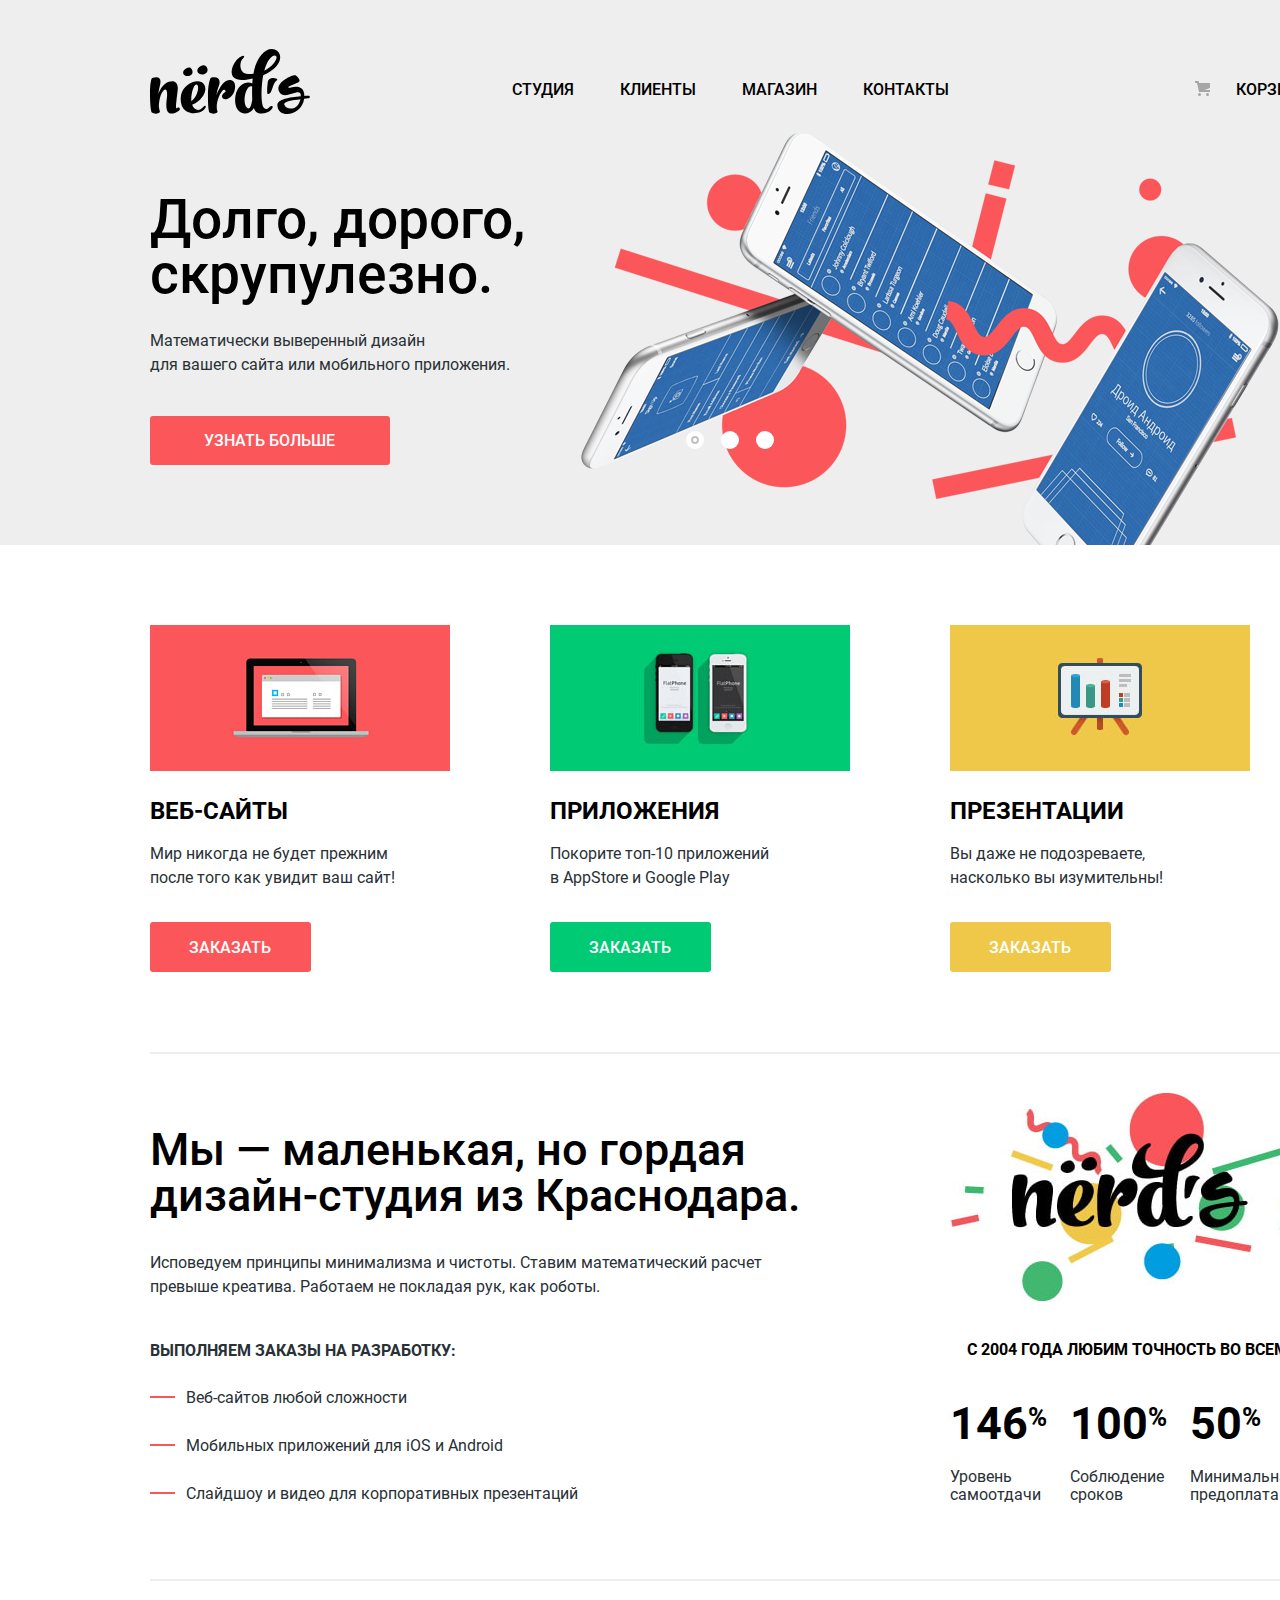
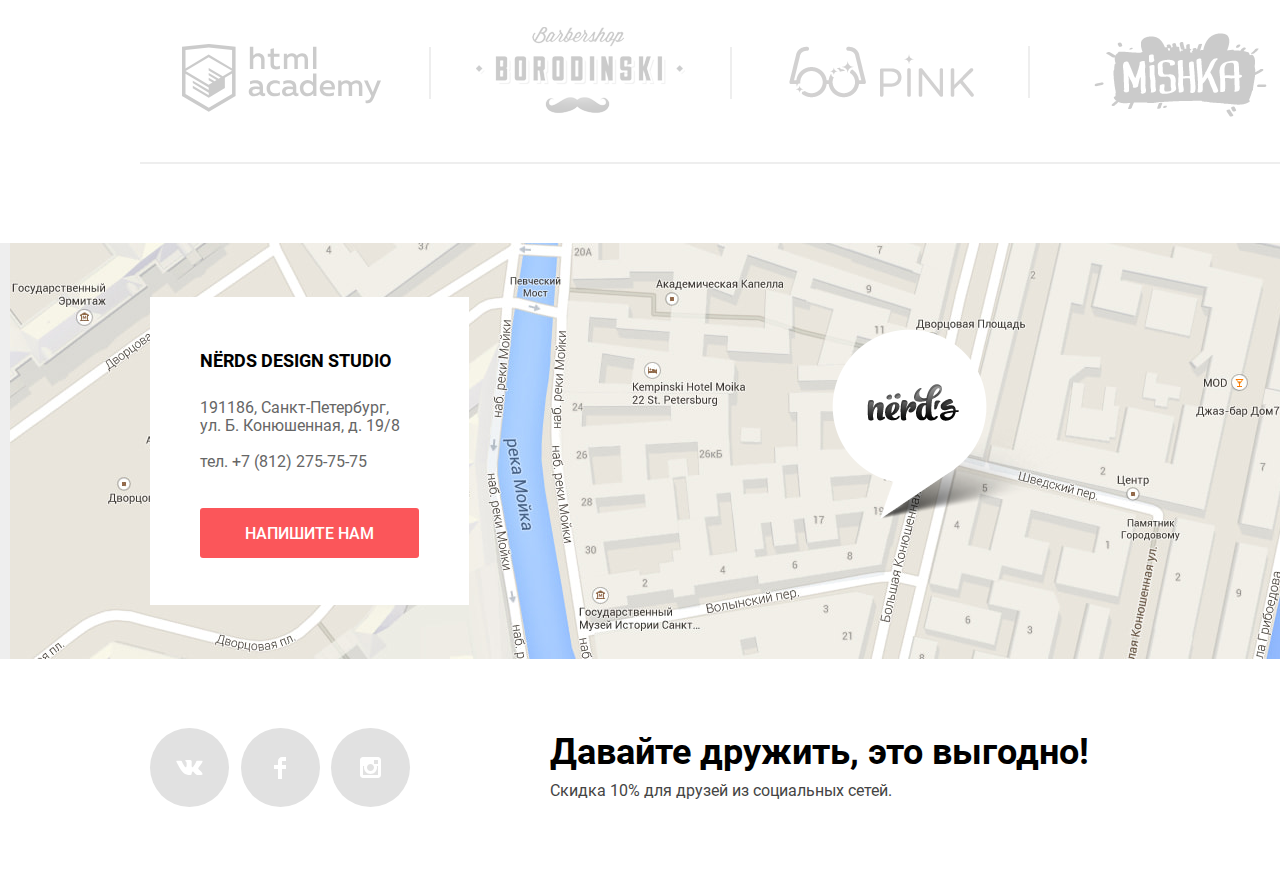
==== commit 9666c2be: "доработки" ====
--- a/index.html
+++ b/index.html
@@ -4,7 +4,7 @@
     <meta charset="utf-8">
     <title>Интернет магазин Нёрдс</title>
     <link rel="stylesheet" href="css/normalize.css">
-    <link rel="stylesheet" href="css/style.css">
+    <link rel="stylesheet" href="css/style.min.css">
   </head>
   <body class="body-page">
     <header class="main-header">
@@ -35,7 +35,7 @@
               <p class="caption-slide-item">Математически выверенный дизайн<br>для вашего сайта или мобильного приложения.</p>
               <a class="button slide-button" href="#">Узнать больше</a>
             </div>
-            <img class="block-slide" src="img/nerds-index-slide1.png" width="761" height="431" alt="">
+            <img class="block-slide" src="img/nerds-index-slide1.png" width="761" height="431" alt="Парящие смартфоны в разноцветных ленточках">
           </li>
           <li class="slide">
             <div class="container-text-sliders">
@@ -43,7 +43,7 @@
               <p class="caption-slide-item  slide2">Никакого креатива, только математические формулы для расчета идеальных пропорций</p>
               <a class="button slide-button" href="#">Узнать больше</a>
             </div>
-            <img class="block-slide" src="img/nerds-index-slide2.png" width="761" height="431" alt="">
+            <img class="block-slide" src="img/nerds-index-slide2.png" width="761" height="431" alt="Два включённых монитора">
           </li>
           <li class="slide">
             <div class="container-text-sliders">
@@ -51,7 +51,7 @@
               <p class="caption-slide-item slide3">Работать днем, как все? Мы против этого.<br> Ближе к полуночи работа только начинается.</p>
               <a class="button slide-button" href="#">Узнать больше</a>
             </div>
-            <img class="block-slide" src="img/nerds-index-slide3.png" width="761" height="431" alt="">
+            <img class="block-slide" src="img/nerds-index-slide3.png" width="761" height="431" alt="Парящие планшет и смарфон">
           </li>
         </ul>
         <div class="control-slider">
@@ -65,19 +65,19 @@
         <h2 class="visually-hidden">Сервис</h2>
         <ul class="list-service">
           <li class="service-list-item">
-            <img src="img/illustration-1.jpg" width="300" height="146" alt="">
+            <img src="img/illustration-1.jpg" width="300" height="146" alt="Ноутбук на красном фоне">
             <h3 class="caption-service">Веб-сайты</h3>
             <p class="caption-service-info">Мир никогда не будет прежним после того как увидит ваш сайт!</p>
             <a class="button site-button" href="#">Заказать</a>
           </li>
           <li class="service-list-item">
-            <img src="img/illustration-2.jpg" width="300" height="146" alt="">
+            <img src="img/illustration-2.jpg" width="300" height="146" alt="Два смартфона на зелёном фоне">
             <h3 class="caption-service">Приложения</h3>
             <p class="caption-service-info">Покорите топ-10 приложений<br> в AppStore и Google Play</p>
             <a class="button app-button" href="#">Заказать</a>
           </li>
           <li class="service-list-item">
-            <img src="img/illustration-3.jpg" width="300" height="146" alt="">
+            <img src="img/illustration-3.jpg" width="300" height="146" alt="Экран на треноге">
             <h3 class="caption-service">Презентации</h3>
             <p class="caption-service-info">Вы даже не подозреваете, насколько вы изумительны!</p>
             <a class="button presentation-button" href="#">Заказать</a>
@@ -145,8 +145,9 @@
         <div class="wrapper-contact">
           <div class="container-contact">
             <div class="map-img">
-              <img src="img/map.jpg" width="1440" height="416" alt="">
-              <img src="img/map-marker.svg" width="231" height="190" alt="Указатель">
+              <img src="img/map.jpg" width="1440" height="416" alt="Наше расположение на карте">
+              <img src="img/map-marker.svg" width="231" height="190" alt="Мы находимся по адресу: Санкт-Петербург,
+                улица Большая Конюшенная, дом 19, дробь 8">
             </div>
             <div class="contact">
               <h3 class="footer-caption" id="contact">NЁRDS DESIGN STUDIO</h3>
--- a/css/style.min.css
+++ b/css/style.min.css
@@ -0,0 +1 @@
+@-webkit-keyframes bounce{0%{transform:translateY(-2000px)}70%{transform:translateY(30px)}90%{transform:translateY(-10px)}to{transform:translateY(0)}}@keyframes bounce{0%{transform:translateY(-2000px)}70%{transform:translateY(30px)}90%{transform:translateY(-10px)}to{transform:translateY(0)}}@-webkit-keyframes shake{0%,to{transform:translateX(0)}10%,30%,50%,70%,90%{transform:translateX(-10px)}20%,40%,60%,80%{transform:translateX(10px)}}@keyframes shake{0%,to{transform:translateX(0)}10%,30%,50%,70%,90%{transform:translateX(-10px)}20%,40%,60%,80%{transform:translateX(10px)}}@font-face{font-family:"Roboto";font-style:normal;font-weight:400;src:local("Roboto"),local("Roboto-Regular"),url(../fonts/roboto.woff2) format("woff2"),url(../fonts/roboto.woff) format("woff");font-display:swap}@font-face{font-family:"Roboto";font-style:normal;font-weight:700;src:local("Roboto"),local("Roboto-Regular"),url(../fonts/robotobold.woff2) format("woff2"),url(../fonts/robotobold.woff) format("woff");font-display:swap}@font-face{font-family:"Roboto";font-style:normal;font-weight:500;src:local("Roboto"),local("Roboto-Regular"),url(../fonts/robotomedium.woff2) format("woff2"),url(../fonts/robotomedium.woff) format("woff");font-display:swap}:root{--background-grey: #EEEEEE;--basic-black: #000000;--background-dack-grey: #888888;--button-red: #FB565A;--button-green: #00CA74;--button-yellow: #EFC849;--button-hover-red: #E74246;--button-hover-green: #00BC6C;--button-hover-yellow: #EAB534;--button-push-red: #D7373B;--button-push-green: #00AA62;--button-push-yellow: #E5A722;--white: #FFFFFF;--dark-text: #283136;--grey-on-model: #666666;--light-grey: #444444;--light-grey-filter: #DFDFDF;--grey-border: #D7DCDE;--grey-hover: #B4B9BB;--grey-active: #D5D5D5;--grey-slider-current:#C1C1C1;--grey-scale: #D7DCDF;--grey-social: #E1E1E1;--grey-dark: #4D4D4D;--grey-toggle: #ABABAB;--grey-page-current: #DBDBDB;--black-opacity: rgba(0, 0, 0, 0.15);--white-opacity-03: rgba(255, 255, 255, 0.3);--black-opacity-01: rgba(0, 1, 1, 0.1);--black-opacity-04: rgba(0, 0, 0, 0.4);--black-opacity-025: rgba(0, 1, 1, 0.25);--black-opacity-1: rgba(0, 1, 1, 1);--black-opacity-03: rgba(0, 0, 0, 0.3)}body{font-family:"Roboto",Arial,sans-serif;font-size:16px;font-style:normal;color:var(--basic-black);margin:0;padding:0;min-width:1460px;background-color:var(--white)}img{max-width:100%;height:auto}.body-inner ul,.body-page ul{list-style:none}.page{height:100%}.container{width:1160px;margin:0 auto;padding-left:10px;padding-right:10px}.about-us-list,.about-us-text,.caption-about-us-list,.caption-service-info,.caption-slide-item,.filters ul,.percent dd,.value-range{color:var(--dark-text)}.body-page{line-height:24px;min-height:100%;display:grid;grid-template-rows:-webkit-min-content 1fr -webkit-min-content;grid-template-rows:min-content 1fr min-content;align-content:start}.body-inner a,.body-page a{text-decoration:none}.main-header{background-color:var(--background-grey);text-transform:uppercase;line-height:30px;font-weight:500}.main-navigation{height:114px;display:flex;justify-content:space-between;align-items:flex-end}.main-navigation a{color:inherit;display:block}.container-busket a{color:inherit}.main-header-logo{margin:0;height:66px;z-index:20}.logo-active:active{opacity:.3}.list-site-navigation{height:59px;margin:0 0 0 -41px;padding:0;min-width:437px;display:flex;justify-content:space-between}.container-busket a,.list-site-navigation a{position:relative;display:block;padding-bottom:9px;padding-top:20px}.page-nav-current a::after{content:"";position:absolute;left:0;bottom:-6px;width:100%;height:2px;background-color:var(--button-red)}.busket{position:relative}.busket::before{content:"";position:absolute;width:15px;height:15px;top:26px;right:100px;background-image:url(../img/cart.svg);background-repeat:no-repeat}.container-busket a{padding-left:44px}.main-iner-container{display:grid;grid-template-columns:400px auto;grid-template-rows:133px auto}.container-busket a:focus,.container-busket a:hover,.list-site-navigation a:focus,.list-site-navigation a:hover{color:var(--button-red)}.container-busket a:active,.list-site-navigation a:active{color:var(--black-opacity-03)}.slider-bar{background-color:var(--background-grey)}.slider-wrapper{position:relative;height:431px}.list-sliders{margin:0;padding:0}.container-text-sliders{width:538px;height:431px;display:flex;flex-direction:column;align-items:flex-start}.caption-slide{width:538px;font-weight:500;font-size:55px;line-height:55px;margin-top:78px;margin-bottom:11px}.caption-slide-item{width:416px;margin-bottom:39px}.caption-slide-item.slide2,.caption-slide-item.slide3{margin-top:28px;margin-bottom:27px}.slide-button{text-align:center;padding:16px 55px 15px 54px;border-radius:3px}.block-slide{display:block;position:absolute;bottom:0;right:13px;width:760px}.control-slider{position:absolute;bottom:96px;right:546px;width:88px;height:18px;display:flex;justify-content:space-between}.button-slider{position:relative;padding:0;display:inline-block;height:18px;width:18px;background-color:var(--white);border-radius:50%;border:0;cursor:pointer;z-index:20}.button-slider-current::before{content:"";position:absolute;bottom:5px;right:5px;width:8px;height:8px;box-sizing:border-box;border:2px solid var(--grey-slider-current);border-radius:50%}.slide{display:none}.slide-current{display:block}.caption-service{font-weight:700;font-size:24px;line-height:30px;text-transform:uppercase}.list-service{margin:0;padding:0 0 80px;display:flex;justify-content:flex-start;flex-wrap:wrap;border-bottom:solid 2px var(--background-grey)}.list-service li{margin-top:80px;margin-right:100px}.list-service li:nth-child(3n){margin-right:0}.list-service li:last-child{margin-right:60px}.service-list-item{width:300px;display:flex;flex-direction:column;align-items:flex-start;padding:0;margin:0}.service-list-item h3{padding:0;margin:25px 0 0}.service-list-item p{padding:0;margin:16px 0 0;width:260px}.service-list-item a{margin:32px 0 0;padding:17px 40px 15px 39px;border-radius:3px}.about-us-wrapper h3,.progress-content dt{margin:0;font-weight:500;font-size:45px;line-height:46px}.about-us-wrapper h4{font-weight:700;text-transform:uppercase}.about-us-wrapper{margin:0;min-height:525px;display:flex;justify-content:space-between;border-bottom:solid 2px var(--background-grey)}.progress-container{margin-top:39px;width:360px}.order-container{width:651px;margin:73px 0 0}.about-us-text{margin:32px 0 0}.caption-about-us-list{margin:40px 0 0}.about-us-list{padding:0;margin:11px 0 0}.about-us-list li{padding:12px 0 12px 36px;position:relative}.about-us-list li::before{content:"";position:absolute;bottom:24px;left:0;width:25px;height:2px;background-color:var(--button-red)}.progress-content h4{margin:30px 0 30px 17px}.progress-content dl{display:grid;grid-template-columns:repeat(3,1fr)}.progress-content dd{padding-top:12px;line-height:18px;grid-row:2/2;margin:0}.progress-content dt{font-weight:700;line-height:64px}.figur{font-weight:700;font-size:26px;line-height:40px}.company{margin-bottom:79px;border-bottom:solid 2px var(--background-grey)}.company a{display:block;opacity:.2}.list-company{margin-left:32px;padding:0;margin-top:46px;margin-bottom:38px;display:flex;justify-content:start;flex-wrap:wrap}.list-company li{position:relative}.list-company li:nth-child(2)::after,.list-company li:nth-child(2)::before,.list-company li:nth-child(3)::after{content:"";position:absolute;width:2px;height:52px;background-color:var(--background-grey)}.list-company li:nth-child(2)::after,.list-company li:nth-child(2)::before{top:20px}.list-company li:nth-child(2)::after{right:-47px}.list-company li:nth-child(2)::before{left:-47px}.list-company li:nth-child(3)::after{right:-56px;top:0}.list-company .company-academy{margin-right:95px;margin-top:17px}.list-company .company-borodinski{margin-right:104px}.list-company .company-pink{margin-top:19px;margin-right:120px}.list-company .company-mishka{margin-top:6px}.company a:hover{opacity:1}.button-social:active path,.company a:active{opacity:.3}.adress-company{width:100%;text-align:center;margin:0 auto;display:block}.wrapper-contact{background-color:var(--background-grey);position:relative}.container-contact{position:relative;width:1440px;min-height:416px;margin:0 auto}.map-img img:last-child{position:absolute;right:387px;bottom:140px}.map-img img:first-child{display:block}.map-img{display:block}.adress-company iframe{position:absolute;top:0;display:block;width:100%;border:0}.contact{position:absolute;z-index:10;bottom:54px;left:140px;margin:0;padding:0;min-height:308px;width:319px;display:flex;flex-direction:column;justify-content:flex-start;background-color:var(--white)}.footer-caption{font-weight:700;font-size:18px;line-height:30px;margin:49px 0 0}.contact-phone{padding-top:18px;padding-bottom:18px}.contact-button{margin:19px 0 0;padding:17px 44px 15px;border-radius:3px}.contact-phone,.footer-adress{line-height:18px;color:var(--grey-on-model);margin:0}.contact>*{margin-left:50px;margin-right:50px;text-align:left}.footer-adress{margin-top:23px}.footer-social h2,.frendship h2{font-weight:700;font-size:36px;line-height:36px}.footer-social p{font-size:16px;line-height:22px;color:var(--light-grey)}.footer-social{margin:0;height:217px;flex-direction:row-reverse;justify-content:space-between}.button-social,.footer-social,.footer-social ul,.frendship{display:flex;align-items:center}.frendship{flex-direction:row;flex-wrap:wrap;justify-content:flex-start;margin:auto}.frendship h2{margin:0 0 10px}.frendship p,.price-controls label{margin:0}.footer-social ul{min-width:260px;height:80px;justify-content:space-between;padding:0;margin:0 140px 0 0}.button-social{justify-content:center;width:79px;height:79px;background-color:var(--grey-social);border-radius:50%}.button-social:focus,.button-social:hover{background-color:var(--button-hover-red)}.button-social:active{background-color:var(--button-push-red);box-shadow:inset 0 3px 0 var(--black-opacity-01)}.body-inner{font-weight:400;min-height:100%;display:grid;grid-template-rows:-webkit-min-content 1fr -webkit-min-content;grid-template-rows:min-content 1fr min-content;align-content:start}.inner-main-caption{background-color:var(--background-grey);font-size:55px;line-height:55px;text-align:center;padding-top:78px;padding-bottom:108px;margin:0}.filters{grid-column:1/2;grid-row:1/3;width:260px}.form-filters fieldset{border:0;padding:0;margin-left:0}.filter-item{margin-top:55px}.filters ul{line-height:19px;margin:0;padding:0}.filter-item legend{width:100%;margin-bottom:48px;padding-left:0;text-transform:uppercase;font-size:18px;line-height:30px;font-weight:700;color:var(--basic-black)}.range-filter{display:flex;flex-wrap:wrap}.price-controls input[type=number],.range-controls{background-color:var(--background-grey);border-radius:3px}.range-controls{display:flex;align-items:center;justify-content:center;position:relative;width:260px;height:80px}.bar,.scale{width:205px;height:2px;background-color:var(--grey-scale)}.bar{width:64%;background-color:var(--button-green)}.toggle{width:4px;height:4px;border:solid 8px var(--white);background-color:var(--grey-toggle);border-radius:50%;box-shadow:0 2px 1px var(--black-opacity)}.toggle-max,.toggle-min{position:absolute;left:7%}.toggle-max{left:61%}.price-controls{width:260px;display:flex;justify-content:space-between;text-transform:uppercase;line-height:22px;color:var(--dark-text)}.price-controls input[type=number]{width:66px;height:38px;border:0;text-align:center;margin-top:14px;margin-left:8px;padding:0 0 0 14px}.radio-controls{margin-top:54px}.caption-filter{font-weight:700;font-size:18px;line-height:30px;text-transform:uppercase;margin-bottom:16px}.filter-option{margin-bottom:21px;padding-left:36px}.filter-option label{position:relative;display:block;cursor:pointer;-webkit-user-select:none;-moz-user-select:none;user-select:none}.filter-input-radio+label::before{position:absolute;box-sizing:border-box;content:"";width:25px;height:25px;top:-3px;left:-36px;border:4px solid var(--grey-dark);border-radius:50%;opacity:.4}.filter-input-radio:checked+label::after{position:absolute;content:"";width:9px;height:9px;top:5px;left:-28px;border-radius:50%;background-color:var(--grey-dark);opacity:.4}.check-controls{margin-top:25px;margin-bottom:30px}.filter-input-checkbox+label::before{position:absolute;box-sizing:border-box;content:"";width:23px;height:23px;top:-2px;left:-36px;border:2px solid var(--grey-dark);border-radius:3px;opacity:.4;display:block}.filter-input-checkbox:checked+label::after{position:absolute;content:"";width:26px;height:23px;top:-2px;left:-36px;background-color:var(--white);background-image:url(../img/check.svg);background-repeat:no-repeat;opacity:.4}.filter-input:hover+label::after,.filter-input:hover+label::before{opacity:1}.filter-input:disabled+label::after,.filter-input:disabled+label::before{opacity:.1}.filter-input:disabled+label{color:var(--dark-text);opacity:.3}.filter-input:focus+label::after,.filter-input:focus+label::before{opacity:1}.button-filters{width:100%;color:inherit;font-weight:500;font-size:inherit;line-height:18px;text-transform:uppercase;text-align:center;padding:16px 0;background:var(--background-grey);border-radius:3px;border:0}.button-filters:focus,.button-filters:hover{background-color:var(--light-grey-filter);border:0}.button-filters:active{background-color:var(--grey-active);opacity:.3}.select{grid-row-start:1;grid-row-end:2;grid-column-start:2;grid-column-end:3;display:flex;align-items:center}.list-select{min-width:360px;padding:0;display:flex;flex-wrap:wrap;margin:9px 0 0}.select h3{margin-top:25px;font-weight:700;font-size:18px;line-height:30px;text-transform:uppercase;margin-right:263px}.select-for-price,.select-for-type{margin-right:20px}.select-for-name{margin-right:41px}.select-for-down{margin-right:10px}.list-select li{font-size:14px;line-height:18px;text-transform:uppercase}.select-item a{color:inherit;opacity:.3;padding:10px 3px}.select-item:last-child a{padding-right:0}.select-item a:hover{opacity:.6}.select-item a.current-item,.select-item a:active,.select-item a:focus{opacity:1}.list-site-models{padding:0;margin:0;display:flex;justify-content:space-between;flex-wrap:wrap}.list-site-models li{padding:0;margin-left:0;margin-right:20px;margin-bottom:30px}.card-site img{margin-top:41px;margin-left:1px}.card-site,.card-site:hover{width:360px;height:620px;background-position:0 0;background-repeat:no-repeat;border-radius:5px}.card-site{position:relative;background-color:var(--black-opacity);background-image:url(../img/browser.jpg)}.card-site:hover{background-color:var(--white);background-image:url(../img/browser.svg);box-shadow:0 6px 15px var(--black-opacity-025)}.field-price{position:absolute;bottom:0;background-color:var(--background-grey);width:360px;border-bottom-left-radius:5px;border-bottom-right-radius:5px;display:none}.field-price-show{display:block}.field-price a{color:inherit;padding:20px}.list-site-models li:nth-child(2n){margin-right:0}.models h3{font-size:18px;line-height:30px;text-transform:uppercase;text-align:center;margin:10px;padding-top:16px}.models h3:hover{color:var(--button-red)}.models h3:active{color:var(--basic-black);opacity:.3}.description{line-height:18px;color:var(--grey-on-model);text-align:center;margin-top:13px;margin-bottom:32px}.button-price{display:block;padding:17px 75px 15px 72px;margin:0 auto 44px;border-radius:3px}.list-pagination{width:760px;min-height:50px;display:flex;flex-wrap:wrap;margin:25px 0 49px;padding:0}.pagination-item{margin-bottom:10px;margin-right:12px}.pagination-item a{color:inherit;font-weight:500;font-size:inherit;line-height:18px;text-transform:uppercase;display:block;background-color:var(--background-grey);border-radius:3px;padding:17px 20px 15px}.pagination-item-current a{background:var(--white);border:3px solid var(--grey-page-current);padding:14px 17px 12px}.pagination-item-next a{padding-right:77px;padding-left:78px}.pagination-item a:hover{background-color:var(--light-grey-filter)}.pagination-item a:active{background-color:var(--grey-active);box-shadow:inset 0 3px 0 var(--black-opacity-01);opacity:.3}.pagination-item-current a:active,.pagination-item-current a:focus,.pagination-item-current a:hover{background-color:var(--background-grey);background:var(--white);box-shadow:inset 0 0 0 var(--black-opacity-1);opacity:1}.button{font-weight:500;line-height:18px;color:var(--white);text-transform:uppercase;text-align:center;background-color:var(--button-red);border:0}.app-button{background-color:var(--button-green)}.presentation-button{background-color:var(--button-yellow)}.button:active{color:var(--white-opacity-03)}.button-price:hover,.contact-button:hover,.modal-send:hover,.site-button:hover,.slide-button:hover{background-color:var(--button-hover-red)}.button-price:active,.contact-button:active,.modal-send:active,.site-button:active,.slide-button:active{background-color:var(--button-push-red);box-shadow:inset 0 3px 0 var(--black-opacity-01)}.app-button:hover{background-color:var(--button-hover-green)}.app-button:active{background-color:var(--button-push-green)}.presentation-button:hover{background-color:var(--button-hover-yellow)}.presentation-button:active{background-color:var(--button-push-yellow)}.modal-contact{z-index:100;position:fixed;top:0;right:0;bottom:0;left:0;margin:auto;width:960px;height:590px;background-color:var(--white);box-shadow:0 20px 40px var(--black-opacity-04);display:none}.modal-open{display:block;-webkit-animation:bounce .6s;animation:bounce .6s}.modal-error{-webkit-animation:shake .6s;animation:shake .6s}.fill-form{position:relative;width:761px;height:353px;margin:0 100px;display:flex;flex-wrap:wrap;align-items:flex-start}.user-data{margin:0;padding:0;display:flex;flex-direction:column}.name{margin-right:40px}.email,.name{width:360px}.textarea{width:760px;margin-top:34px;margin-bottom:43px}.textarea label{padding:0;margin:0}.textarea textarea{padding-left:15px;box-sizing:border-box;width:760px;min-height:118px;max-height:180px}.modal-send{padding:18px 84px 15px 85px;border-radius:3px}.modal-close{display:block;position:absolute;width:21px;height:21px;background-color:var(--white);background-image:url(../img/close.svg);background-position:0 0;right:-10px;top:-75px;opacity:.3;border:0}.modal-close:hover{opacity:1}.modal-close:active{opacity:.1;padding:0}.modal-contact h2{margin-top:63px;margin-left:100px;margin-bottom:37px;font-weight:700;font-size:45px;line-height:53px}.fill-form p{font-weight:700;line-height:18px}.modal-field{margin-top:9px;padding:14px;border:solid 2px var(--grey-border);border-radius:3px}.modal-field:hover{border-color:var(--grey-hover)}.modal-field:focus{border-color:var(--basic-black)}.name input:invalid{border-color:var(--button-hover-red)}.visually-hidden{position:absolute;width:1px;height:1px;margin:-1px;border:0;padding:0;white-space:nowrap;-webkit-clip-path:inset(100%);clip-path:inset(100%);clip:rect(0 0 0 0);overflow:hidden}
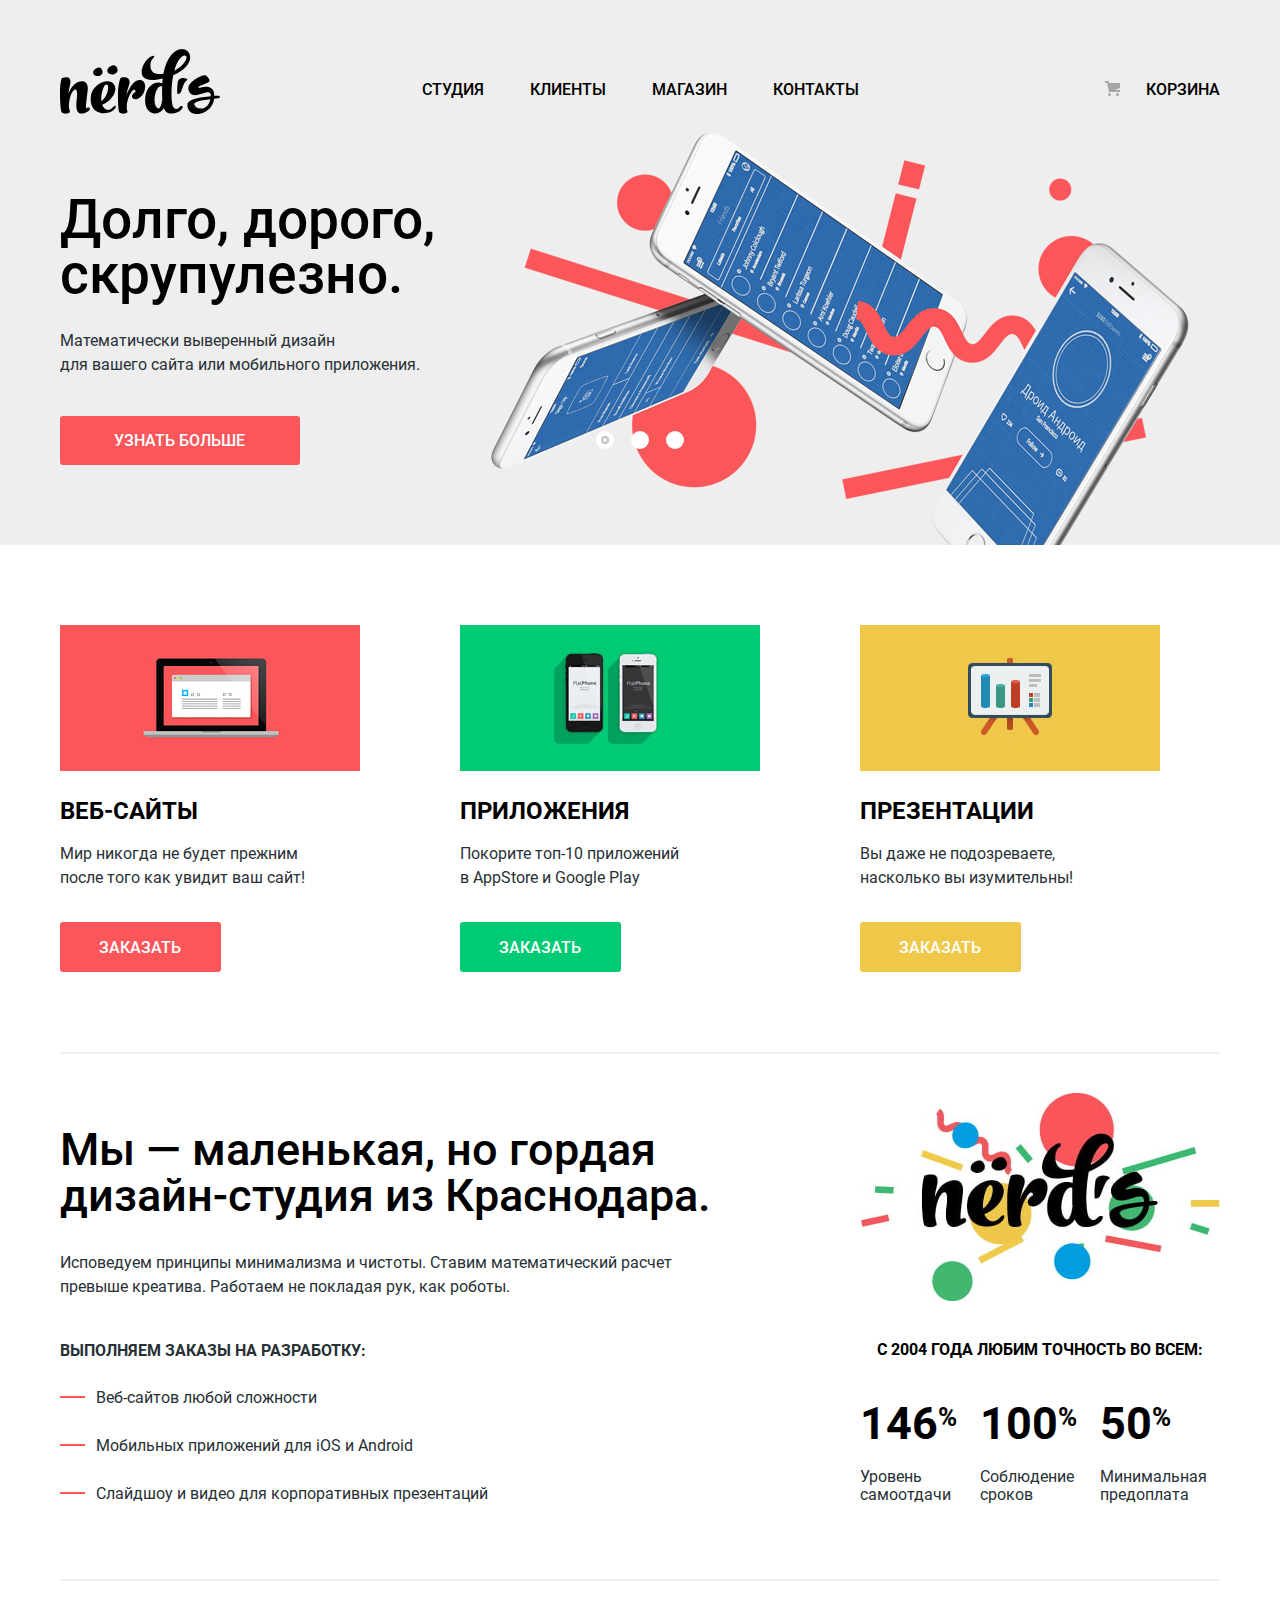
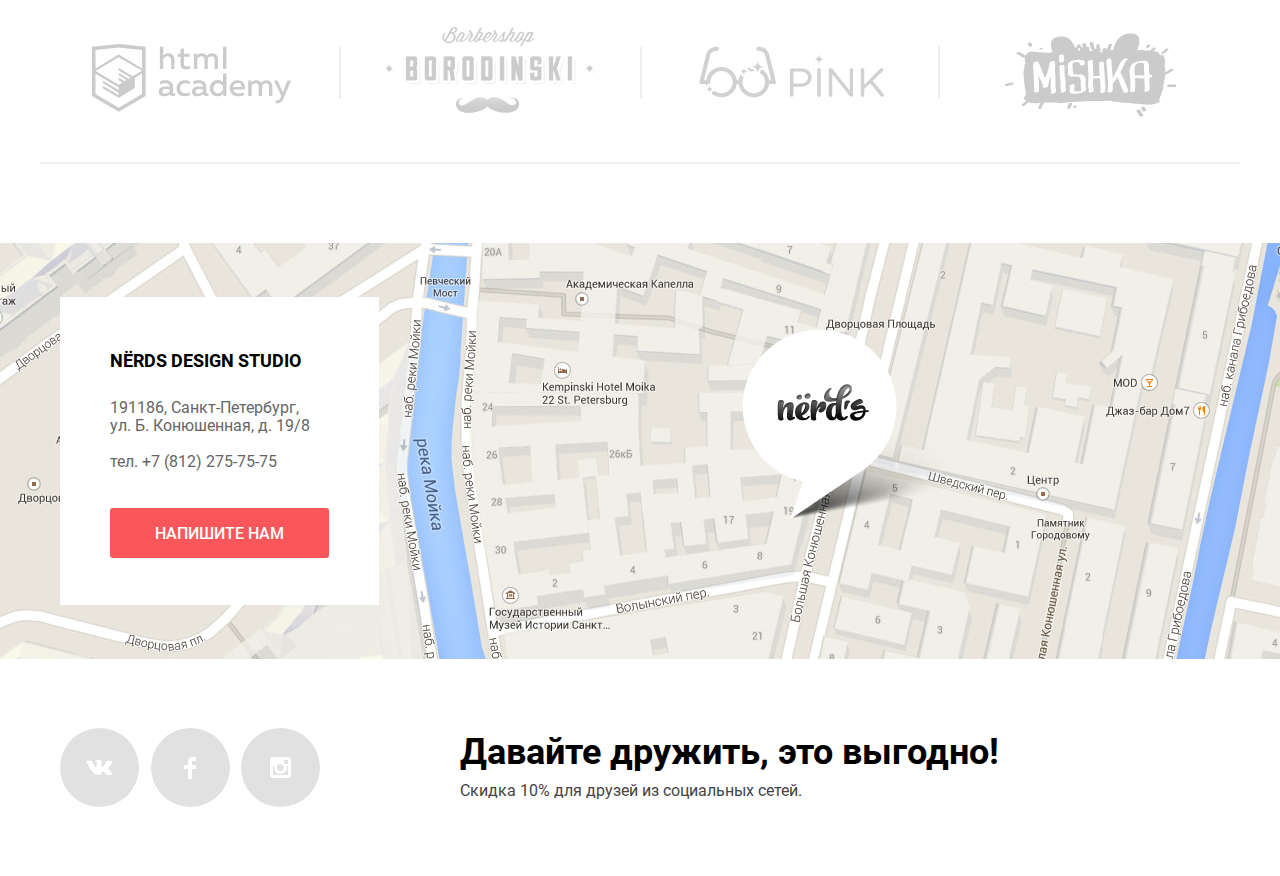
==== commit 850226bd: "разрешение сайта1160" ====
--- a/index.html
+++ b/index.html
@@ -4,7 +4,7 @@
     <meta charset="utf-8">
     <title>Интернет магазин Нёрдс</title>
     <link rel="stylesheet" href="css/normalize.css">
-    <link rel="stylesheet" href="css/style.min.css">
+    <link rel="stylesheet" href="css/style.css">
   </head>
   <body class="body-page">
     <header class="main-header">
@@ -142,13 +142,9 @@
     <footer class="main-footer">
       <section class="adress-company">
         <h2 class= visually-hidden>Контакты</h2>
-        <div class="wrapper-contact">
+        <div class="map">
           <div class="container-contact">
-            <div class="map-img">
-              <img src="img/map.jpg" width="1440" height="416" alt="Наше расположение на карте">
-              <img src="img/map-marker.svg" width="231" height="190" alt="Мы находимся по адресу: Санкт-Петербург,
-                улица Большая Конюшенная, дом 19, дробь 8">
-            </div>
+            <div class="map-marker"></div>
             <div class="contact">
               <h3 class="footer-caption" id="contact">NЁRDS DESIGN STUDIO</h3>
               <p class="footer-adress">191186, Санкт-Петербург,<br>
@@ -157,9 +153,9 @@
               <a class="button contact-button" href="#">Напишите нам</a>
             </div>
           </div>
+        </div>
         <iframe src="https://www.google.com/maps/embed?pb=!1m18!1m12!1m3!1d1998.603625300295!2d30.320858715957424!3d59.93871916905443!2m3!1f0!2f0!3f0!3m2!1i1024!2i768!4f13.1!3m3!1m2!1s0x4696310fca145cc1%3A0x42b32648d8238007!2z0JHQvtC70YzRiNCw0Y8g0JrQvtC90Y7RiNC10L3QvdCw0Y8g0YPQuy4sIDE5LzgsINCh0LDQvdC60YIt0J_QtdGC0LXRgNCx0YPRgNCzLCAxOTExODY!5e0!3m2!1sru!2sru!4v1603130419307!5m2!1sru!2sru" width="1440" height="416"  allowfullscreen="" aria-hidden="true" tabindex="0">
         </iframe>
-        </div>
       </section>
       <div class="container">
         <section class="footer-social">
--- a/css/style.css
+++ b/css/style.css
@@ -0,0 +1,1471 @@
+/* font roboto*/
+
+@font-face {
+  font-family: "Roboto";
+  font-style: normal;
+  font-weight: 400;
+  src: local("Roboto"), local("Roboto-Regular"),
+       url("../fonts/roboto.woff2") format("woff2"),
+       url("../fonts/roboto.woff") format("woff");
+       font-display: swap;
+}
+
+@font-face {
+  font-family: "Roboto";
+  font-style: normal;
+  font-weight: 700;
+  src: local("Roboto"), local("Roboto-Regular"),
+       url("../fonts/robotobold.woff2") format("woff2"),
+       url("../fonts/robotobold.woff") format("woff");
+       font-display: swap;
+}
+
+@font-face {
+ font-family: "Roboto";
+ font-style: normal;
+ font-weight: 500;
+ src: local("Roboto"), local("Roboto-Regular"),
+      url("../fonts/robotomedium.woff2") format("woff2"),
+      url("../fonts/robotomedium.woff") format("woff");
+      font-display: swap;
+}
+
+/*color*/
+
+:root{
+  --background-grey: #EEEEEE;
+  --basic-black: #000000;
+  --background-dack-grey: #888888;
+  --button-red: #FB565A;
+  --button-green: #00CA74;
+  --button-yellow: #EFC849;
+  --button-hover-red: #E74246;
+  --button-hover-green: #00BC6C;
+  --button-hover-yellow: #EAB534;
+  --button-push-red: #D7373B;
+  --button-push-green: #00AA62;
+  --button-push-yellow: #E5A722;
+  --white: #FFFFFF;
+  --dark-text: #283136;
+  --grey-on-model: #666666;
+  --light-grey: #444444;
+  --light-grey-filter: #DFDFDF;
+  --grey-border: #D7DCDE;
+  --grey-hover: #B4B9BB;
+  --grey-active: #D5D5D5;
+  --grey-slider-current:#C1C1C1;
+  --grey-scale: #D7DCDF;
+  --grey-social: #E1E1E1;
+  --grey-dark: #4D4D4D;
+  --grey-toggle: #ABABAB;
+  --grey-page-current: #DBDBDB;
+  --black-opacity: rgba(0, 0, 0, 0.15);
+  --white-opacity-03: rgba(255, 255, 255, 0.3);
+  --black-opacity-01: rgba(0, 1, 1, 0.1);
+  --black-opacity-04: rgba(0, 0, 0, 0.4);
+  --black-opacity-025: rgba(0, 1, 1, 0.25);
+  --black-opacity-1: rgba(0, 1, 1, 1);
+  --black-opacity-03: rgba(0, 0, 0, 0.3);
+}
+
+/*Global*/
+
+body{
+  font-family: "Roboto", Arial, sans-serif;
+  font-size: 16px;
+  font-style: normal;
+  color:var(--basic-black);
+  margin: 0;
+  padding: 0;
+  background-color: var(--white);
+}
+
+img{
+  max-width: 100%;
+  height: auto;
+}
+
+.body-page ul,
+.body-inner ul{
+  list-style: none;
+}
+
+.page {
+  height: 100%;
+}
+
+.container{
+  width:1160px;
+  margin:0 auto;
+  padding-left: 20px;
+  padding-right: 20px;
+}
+
+.caption-slide-item,
+.caption-service-info,
+.about-us-text,
+.about-us-list,
+.caption-about-us-list,
+.percent dd,
+.value-range,
+.filters ul{
+  color:var(--dark-text);
+}
+
+.body-page{
+  line-height:24px;
+  min-height: 100%;
+  display: grid;
+  grid-template-rows: min-content 1fr min-content;
+  align-content: start;
+}
+
+.body-page a,
+.body-inner a{
+  text-decoration: none;
+}
+
+/*Main header*/
+
+.main-header{
+  background-color: var(--background-grey);
+  text-transform: uppercase;
+  line-height: 30px;
+  font-weight: 500;
+}
+
+/*Main navigation*/
+
+.main-navigation{
+  height: 114px;
+  display: flex;
+  justify-content: space-between;
+  align-items: flex-end;
+}
+
+.main-navigation a,
+.container-busket a{
+  color: inherit;
+  display: block;
+}
+
+.main-header-logo{
+  margin:0;
+  height:66px;
+  z-index:20;
+}
+
+.logo-active:active{
+  opacity: 0.3;
+}
+
+.list-site-navigation{
+  height:59px;
+  margin: 0;
+  margin-left: -41px;
+  padding: 0;
+  min-width: 437px;
+  display: flex;
+  justify-content: space-between;
+}
+
+.list-site-navigation a,
+.container-busket a{
+  position:relative;
+  display:block;
+  padding-bottom: 9px;
+  padding-top: 20px;
+
+}
+.page-nav-current a::after{
+  content: "";
+  position:absolute;
+  left:0px;
+  bottom:-6px;
+  width:100%;
+  height:2px;
+  background-color: var(--button-red);
+}
+
+.busket{
+  position:relative;
+}
+
+.busket::before{
+  content:"";
+  position: absolute;
+  width:15px;
+  height:15px;
+  top:26px;
+  right:100px;
+  background-image:url("../img/cart.svg");
+  background-repeat: no-repeat;
+}
+
+.container-busket a{
+  padding-left: 44px;
+}
+
+.main-iner-container{
+  display: grid;
+  grid-template-columns: 400px auto;
+  grid-template-rows: 133px auto;
+}
+
+/*User navigation*/
+
+.list-site-navigation a:hover,
+.list-site-navigation a:hover,
+.container-busket a:hover,
+.list-site-navigation a:focus,
+.list-site-navigation a:focus,
+.container-busket a:focus{
+  color:var(--button-red);
+}
+
+.list-site-navigation a:active,
+.container-busket a:active{
+  color:var(--black-opacity-03);
+}
+
+
+
+/*Main center*/
+
+/*Slides*/
+
+.slider-bar{
+  background-color: var(--background-grey);
+}
+
+.slider-wrapper{
+  position:relative;
+  height: 431px;
+}
+
+.list-sliders{
+  margin:0;
+  padding:0;
+}
+
+.container-text-sliders{
+  width: 538px;
+  height: 431px;
+  display: flex;
+  flex-direction:column;
+  align-items: flex-start;
+}
+
+.caption-slide{
+  width: 538px;
+  font-weight: 500;
+  font-size: 55px;
+  line-height: 55px;
+  margin-top: 78px;
+  margin-bottom: 11px;
+}
+
+.caption-slide-item{
+  width: 416px;
+  margin-bottom: 39px;
+}
+
+.caption-slide-item.slide2,
+.caption-slide-item.slide3{
+  margin-top: 28px;
+  margin-bottom: 27px;
+}
+
+.slide-button{
+  text-align: center;
+  padding:16px 55px 15px 54px;
+  border-radius: 3px;
+}
+
+.block-slide{
+  display: block;
+  position:absolute;
+  bottom:0;
+  right:23px;
+  width:760px;
+}
+
+.control-slider{
+  position:absolute;
+  bottom:96px;
+  right: 556px;
+  width:88px;
+  height: 18px;
+  display: flex;
+  justify-content: space-between;
+}
+
+.button-slider{
+  position: relative;
+  padding: 0;
+  display: inline-block;
+  height: 18px;
+  width: 18px;
+  background-color: var(--white);
+  border-radius:50%;
+  border:none;
+  cursor: pointer;
+  z-index:20;
+}
+
+.button-slider-current::before{
+  content:"";
+  position:absolute;
+  bottom:5px;
+  right: 5px;
+  width: 8px;
+  height: 8px;
+  box-sizing: border-box;
+  border: 2px solid var(--grey-slider-current);
+  border-radius: 50%;
+}
+
+.slide{
+  display:none;
+}
+
+.slide-current{
+  display:block;
+}
+
+/*Service*/
+
+.caption-service{
+  font-weight: bold;
+  font-size: 24px;
+  line-height: 30px;
+  text-transform: uppercase;
+}
+
+.list-service{
+  margin: 0;
+  padding: 0;
+  padding-bottom: 80px;
+  display: flex;
+  justify-content:flex-start;
+  flex-wrap: wrap;
+  border-bottom: solid 2px var(--background-grey);
+}
+
+.list-service li{
+  margin-top: 80px;
+  margin-right: 100px;
+}
+
+.list-service li:nth-child(3n){
+  margin-right: 0;
+}
+
+.list-service li:last-child{
+  margin-right: 60px;
+}
+
+.service-list-item{
+  width: 300px;
+  display:flex;
+  flex-direction: column;
+  align-items: flex-start;
+  padding: 0;
+  margin:0;
+}
+
+.service-list-item h3{
+  padding: 0;
+  margin:0;
+  margin-top: 25px;
+}
+
+.service-list-item p{
+  padding: 0;
+  margin:0;
+  margin-top:16px;
+  width:260px;
+}
+
+.service-list-item a{
+  padding: 0;
+  margin:0;
+  margin-top:32px;
+  padding: 17px 40px 15px 39px;
+  border-radius: 3px;
+  }
+
+/*About us*/
+
+.about-us-wrapper h3{
+  margin:0;
+  font-weight: 500;
+  font-size: 45px;
+  line-height: 46px;
+}
+
+.about-us-wrapper h4{
+  font-weight:bold;
+  text-transform: uppercase;
+}
+
+.about-us-wrapper{
+  margin: 0;
+  min-height: 525px;
+  display: flex;
+  justify-content: space-between;
+  border-bottom: solid 2px var(--background-grey);
+}
+
+.progress-container{
+  margin-top: 39px;
+  width:360px;
+}
+
+.order-container{
+  width:651px;
+  margin:0;
+  margin-top: 73px;
+}
+
+.about-us-text{
+  margin:0;
+  margin-top: 32px;
+}
+
+.caption-about-us-list{
+  margin:0;
+  margin-top: 40px;
+}
+
+.about-us-list{
+  margin:0;
+  padding:0;
+  margin-top:11px;
+}
+
+.about-us-list li{
+  padding: 12px 0 12px 36px;
+  position: relative;
+}
+
+.about-us-list li::before{
+  content: "";
+  position: absolute;
+  bottom: 24px;
+  left: 0;
+  width: 25px;
+  height: 2px;
+  background-color: var(--button-red);
+}
+
+.progress-content h4{
+  margin:30px 0 30px 17px;
+}
+
+.progress-content dl{
+  display: grid;
+  grid-template-columns: repeat(3, 1fr);
+}
+
+.progress-content dd{
+  padding-top:12px;
+  line-height: 18px;
+  grid-row: 2 / 2;
+  margin: 0;
+}
+
+.progress-content dt{
+  margin:0;
+  font-weight: bold;
+  font-size: 45px;
+  line-height: 64px;
+}
+
+.figur{
+  font-weight: bold;
+  font-size: 26px;
+  line-height: 40px;
+}
+
+/*Company */
+
+.company{
+  margin-bottom: 79px;
+  border-bottom: solid 2px var(--background-grey);
+}
+
+.company a{
+  display:block;
+  opacity:0.2;
+}
+
+.list-company{
+  margin-left: 32px;
+  padding:0;
+  margin-top:46px;
+  margin-bottom:38px;
+  display: flex;
+  justify-content:start;
+  flex-wrap: wrap;
+}
+
+.list-company li{
+  position:relative;
+}
+
+.list-company li:nth-child(2)::after,
+.list-company li:nth-child(2)::before,
+.list-company li:nth-child(3)::after{
+  content:"";
+  position: absolute;
+  width:2px;
+  height: 52px;
+  background-color:var(--background-grey);
+}
+
+.list-company li:nth-child(2)::after,
+.list-company li:nth-child(2)::before{
+  top:20px;
+}
+
+.list-company li:nth-child(2)::after{
+  right:-47px;
+}
+
+.list-company li:nth-child(2)::before{
+  left:-47px
+}
+
+.list-company li:nth-child(3)::after{
+  right:-56px;
+  top:0;
+}
+
+.list-company .company-academy{
+  margin-right: 95px;
+  margin-top: 17px;
+}
+
+.list-company .company-borodinski{
+  margin-right: 104px;
+}
+
+.list-company .company-pink{
+  margin-top:19px;
+  margin-right:120px;
+}
+
+.list-company .company-mishka{
+  margin-top: 6px;
+}
+
+.company a:hover{
+  opacity: 1;
+}
+
+.company a:active{
+  opacity: 0.3;
+}
+
+/*Footer*/
+
+.adress-company{
+  background-color: var(--background-grey);
+  position:relative;
+}
+
+.map{
+  height: 416px;
+  background: url("../img/map.jpg") center no-repeat;
+}
+
+.container-contact{
+  position:relative;
+  width:1160px;
+  margin: 0 auto;
+}
+
+.map-marker{
+  position: absolute;
+  top: 86px;
+  right: 247px;
+  width: 231px;
+  height: 190px;
+  background: url("../img/map-marker.svg") center no-repeat;
+  }
+
+.adress-company iframe{
+  position:absolute;
+  top:0;
+  display: block;
+  width:100%;
+  border:0;
+}
+
+.contact{
+  position:absolute;
+  z-index:10;
+  top: 54px;
+  left: 0px;
+  margin: 0;
+  padding: 0;
+  min-height: 308px;
+  width: 319px;
+  display:flex;
+  flex-direction: column;
+  justify-content: flex-start;
+  background-color: var(--white);
+}
+
+.footer-caption{
+  font-weight: bold;
+  font-size: 18px;
+  line-height: 30px;
+  margin:0;
+  margin-top: 49px;
+}
+
+.contact-phone{
+  padding-top: 18px;
+  padding-bottom: 18px;
+}
+
+.contact-button{
+  margin:0;
+  margin-top: 19px;
+  padding:17px 44px 15px;
+  border-radius: 3px;
+}
+
+.footer-adress,
+.contact-phone{
+  line-height: 18px;
+  color: var(--grey-on-model);
+  margin:0;
+}
+
+.contact > *{
+  margin-left: 50px;
+  margin-right: 50px;
+  text-align: left;
+}
+
+.footer-adress{
+  margin-top:23px;
+}
+
+/*Social*/
+
+.footer-social h2{
+  font-weight: bold;
+  font-size: 36px;
+  line-height: 36px;
+}
+
+.footer-social p{
+  font-size: 16px;
+  line-height: 22px;
+  color:var(--light-grey);
+}
+
+.footer-social{
+  margin: 0;
+  height: 217px;
+  display: flex;
+  flex-direction: row-reverse;
+  justify-content: space-between;
+  align-items: center;
+}
+
+.frendship{
+  display:flex;
+  flex-direction: row;
+  flex-wrap: wrap;
+  align-items: center;
+  justify-content: flex-start;
+  margin:auto;
+}
+
+.frendship h2{
+  margin:0;
+  margin-bottom: 10px;
+  font-weight: bold;
+  font-size: 36px;
+  line-height: 36px;
+}
+
+.frendship p{
+  margin:0;
+}
+
+.footer-social ul{
+  min-width: 260px;
+  height: 80px;
+  display:flex;
+  justify-content: space-between;
+  align-items: center;
+  padding: 0;
+  margin: 0;
+  margin-right: 140px;
+}
+
+.button-social{
+  display:flex;
+  justify-content: center;
+  align-items: center;
+  width: 79px;
+  height: 79px;
+  background-color: var(--grey-social);
+  border-radius: 50%;
+}
+
+.button-social:active path{
+  opacity: 0.3;
+}
+
+.button-social:hover,
+.button-social:focus{
+  background-color: var(--button-hover-red);
+}
+
+.button-social:active{
+  background-color: var(--button-push-red);
+  box-shadow: inset 0px 3px 0px var(--black-opacity-01);
+}
+
+/*Catalog*/
+
+.body-inner{
+  font-weight: 400;
+  min-height: 100%;
+  display: grid;
+  grid-template-rows: min-content 1fr min-content;
+  align-content: start;
+}
+
+.inner-main-caption{
+  background-color: var(--background-grey);
+  font-size: 55px;
+  line-height: 55px;
+  text-align: center;
+  padding-top: 78px;
+  padding-bottom: 108px;
+  margin: 0;
+}
+
+/*Filters*/
+
+.filters{
+ grid-column:1/2;
+ grid-row: 1/3;
+ width:260px;
+}
+
+.form-filters fieldset{
+  border:none;
+  padding: 0;
+  margin-left: 0;
+}
+
+.filter-item{
+  margin-top: 55px;
+}
+
+.filters ul{
+  line-height: 19px;
+  margin: 0;
+  padding: 0;
+}
+
+/*Range-controls*/
+
+ .filter-item legend{
+   width:100%;
+   margin-bottom: 48px;
+   padding-left: 0;
+   text-transform: uppercase;
+   font-size: 18px;
+   line-height: 30px;
+   font-weight: bold;
+   color: var(--basic-black);
+ }
+
+.range-filter{
+  display:flex;
+  flex-wrap: wrap;
+}
+
+.range-controls{
+  display:flex;
+  align-items: center;
+  justify-content: center;
+  position:relative;
+  width:260px;
+  height: 80px;
+  background-color: var(--background-grey);
+  border-radius: 3px;
+}
+
+.scale{
+  width:205px;
+  height:2px;
+  background-color: var(--grey-scale);
+}
+
+.bar{
+  width:64%;
+  height: 2px;
+  background-color: var(--button-green);
+}
+
+.toggle{
+  width: 4px;
+  height: 4px;
+  border: solid 8px var(--white);
+  background-color: var(--grey-toggle);
+  border-radius: 50%;
+  box-shadow: 0px 2px 1px var(--black-opacity);
+}
+
+.toggle-min{
+  position: absolute;
+  left:7%;
+}
+
+.toggle-max{
+  position: absolute;
+  left:61%;
+}
+
+.price-controls{
+  width:260px;
+  display:flex;
+  justify-content: space-between;
+  text-transform: uppercase;
+  line-height: 22px;
+  color:var(--dark-text);
+}
+
+.price-controls label{
+  margin:0;
+}
+
+.price-controls input[type="number"]{
+  width:66px;
+  height:38px;
+  background-color: var(--background-grey);
+  border:none;
+  text-align: center;
+  margin-top:14px;
+  margin-left:8px;
+  padding:0;
+  padding-left: 14px;
+  border-radius: 3px;
+}
+
+/*Radio Checkbox kontrols*/
+
+.radio-controls{
+  margin-top:54px;
+}
+
+.caption-filter{
+  font-weight: bold;
+  font-size: 18px;
+  line-height: 30px;
+  text-transform: uppercase;
+  margin-bottom: 16px;
+}
+
+.filter-option{
+  margin-bottom: 21px;
+  padding-left: 36px;
+}
+
+.filter-option label{
+  position:relative;
+  display: block;
+  cursor: pointer;
+  user-select: none;
+}
+
+.filter-input-radio + label::before{
+  position: absolute;
+  box-sizing:border-box;
+  content:"";
+  width:25px;
+  height:25px;
+  top:-3px;
+  left:-36px;
+  border: 4px solid var(--grey-dark);
+  border-radius: 50%;
+  opacity: 0.4;
+}
+
+.filter-input-radio:checked + label::after{
+  position: absolute;
+  content:"";
+  width:9px;
+  height:9px;
+  top:5px;
+  left:-28px;
+  border-radius: 50%;
+  background-color:var(--grey-dark);
+  opacity: 0.4;
+}
+
+.check-controls{
+  margin-top: 25px;
+  margin-bottom: 30px;
+}
+
+.filter-input-checkbox + label::before{
+  position: absolute;
+  box-sizing: border-box;
+  content:"";
+  width:23px;
+  height:23px;
+  top:-2px;
+  left:-36px;
+  border: 2px solid var(--grey-dark);
+  border-radius: 3px;
+  opacity: 0.4;
+}
+
+.filter-input-checkbox + label::before{
+  display:block;
+}
+
+.filter-input-checkbox:checked + label::after{
+  position: absolute;
+  content:"";
+  width:26px;
+  height:23px;
+  top:-2px;
+  left:-36px;
+  background-color:var(--white);
+  background-image: url("../img/check.svg");
+  background-repeat: no-repeat;
+  opacity: 0.4;
+}
+
+.filter-input:hover + label::after,
+.filter-input:hover + label::before{
+  opacity:1;
+}
+
+.filter-input:disabled + label::after,
+.filter-input:disabled + label::before{
+  opacity: 0.1;
+}
+
+.filter-input:disabled + label{
+  color:var(--dark-text);
+  opacity:0.3;
+}
+
+.filter-input:focus + label::after,
+.filter-input:focus + label::before{
+  opacity:1;
+}
+
+.button-filters{
+  width: 100%;
+  color:inherit;
+  font-weight: 500;
+  font-size: inherit;
+  line-height: 18px;
+  text-transform: uppercase;
+  text-align: center;
+  padding:16px 0;
+  background: var(--background-grey);
+  border-radius: 3px;
+  border: none;
+}
+
+.button-filters:hover,
+.button-filters:focus{
+  background-color: var(--light-grey-filter);
+  border: none;
+}
+
+.button-filters:active{
+  background-color:var(--grey-active);
+  opacity: 0.3;
+}
+
+/*Select*/
+
+.select{
+  grid-row-start: 1;
+  grid-row-end: 2;
+  grid-column-start: 2;
+  grid-column-end: 3;
+  display:flex;
+  align-items: center;
+}
+
+.list-select{
+  min-width:360px;
+  margin:0;
+  padding:0;
+  display:flex;
+  flex-wrap: wrap;
+  margin-top: 9px;
+}
+
+.select h3{
+  margin-top:25px;
+  font-weight: bold;
+  font-size: 18px;
+  line-height: 30px;
+  text-transform: uppercase;
+  margin-right:263px;
+}
+
+.select-for-price,
+.select-for-type{
+  margin-right:20px;
+}
+
+.select-for-name{
+  margin-right:41px;
+}
+
+.select-for-down{
+  margin-right:10px;
+}
+
+.list-select li{
+  font-size: 14px;
+  line-height: 18px;
+  text-transform: uppercase;
+}
+
+.select-item a{
+  color: inherit;
+  opacity: 0.3;
+  padding: 10px 3px;
+}
+
+.select-item:last-child a{
+  padding-right: 0;
+}
+
+.select-item a:hover{
+  opacity:0.6;
+}
+
+.select-item a:active,
+.select-item a:focus,
+.select-item a.current-item{
+  opacity:1;
+}
+
+/*Макеты сайтов*/
+
+.list-site-models{
+  padding:0;
+  margin:0;
+  display:flex;
+  justify-content: space-between;
+  flex-wrap: wrap;
+}
+
+.list-site-models li{
+  padding:0;
+  margin-left: 0px;
+  margin-right: 20px;
+  margin-bottom: 30px;
+}
+
+.card-site img{
+  margin-top: 41px;
+  margin-left: 1px;
+}
+
+/*Карточка сайта в покое*/
+
+.card-site{
+  position: relative;
+  width:360px;
+  height:620px;
+  background-color: var(--black-opacity);
+  background-image: url("../img/browser.jpg");
+  background-position: 0 0;
+  background-repeat:no-repeat;
+  border-radius: 5px;
+}
+
+/*Карточка сайта при наведении*/
+
+.card-site:hover{
+  width: 360px;
+  height:620px;
+  background-color: var(--white);
+  background-image: url("../img/browser.svg");
+  background-position: 0 0;
+  background-repeat:no-repeat;
+  border-radius: 5px;
+  box-shadow: 0px 6px 15px var(--black-opacity-025);
+}
+
+.field-price{
+  position:absolute;
+  bottom:0;
+  background-color: var(--background-grey);
+  width: 360px;
+  border-bottom-left-radius: 5px;
+  border-bottom-right-radius: 5px;
+  display:none;
+}
+
+.field-price-show{
+  display:block;
+}
+
+.field-price a{
+  color:inherit;
+  padding:20px;
+}
+
+.list-site-models li:nth-child(2n){
+  margin-right:0;
+}
+
+.models h3{
+  font-size: 18px;
+  line-height: 30px;
+  text-transform: uppercase;
+  text-align: center;
+  margin:10px;
+  padding-top: 16px;
+}
+
+.models h3:hover{
+color: var(--button-red);
+}
+
+.models h3:active{
+  color:var(--basic-black);
+  opacity: 0.3;
+}
+
+.description{
+  line-height: 18px;
+  color:var(--grey-on-model);
+  text-align: center;
+  margin-top: 13px;
+  margin-bottom: 32px;
+}
+
+.button-price{
+  display:block;
+  padding: 17px 75px 15px 72px;
+  margin:0 auto 44px;
+  border-radius: 3px;
+}
+
+/*Pagination*/
+
+.list-pagination{
+  width:760px;
+  min-height: 50px;
+  display:flex;
+  flex-wrap: wrap;
+  margin:25px 0 49px ;
+  padding:0;
+}
+
+.pagination-item{
+  margin-bottom: 10px;
+  margin-right:12px;
+}
+
+.pagination-item a{
+  color:inherit;
+  font-weight: 500;
+  font-size: inherit;
+  line-height: 18px;
+  text-transform: uppercase;
+  display:block;
+  background-color:var(--background-grey);
+  border-radius: 3px;
+  padding: 17px 20px 15px;
+}
+
+.pagination-item-current a{
+  background: var(--white);
+  border: 3px solid var(--grey-page-current);
+  padding:14px 17px 12px;
+}
+
+.pagination-item-next a{
+  padding-right: 77px;
+  padding-left: 78px;
+}
+
+.pagination-item a:hover{
+  background-color:var(--light-grey-filter);
+}
+
+.pagination-item a:active{
+  background-color:var(--grey-active);
+  box-shadow: inset 0px 3px 0px var(--black-opacity-01);
+  opacity:0.3;
+}
+
+.pagination-item-current a:hover,
+.pagination-item-current a:focus,
+.pagination-item-current a:active{
+  background-color:var(--background-grey);
+  background: var(--white);
+  box-shadow: inset 0px 0px 0px var(--black-opacity-1);
+  opacity:1;
+}
+
+
+/*Buttons*/
+
+.button{
+  font-weight: 500;
+  line-height: 18px;
+  color:var(--white);
+  text-transform:uppercase;
+  text-align: center;
+  background-color: var(--button-red);
+  border: none;
+}
+
+.app-button{
+  background-color: var(--button-green);
+}
+
+.presentation-button{
+  background-color: var(--button-yellow);
+}
+
+/*User buttons*/
+
+.button:active{
+  color:var(--white-opacity-03);
+}
+
+.slide-button:hover,
+.site-button:hover,
+.button-price:hover,
+.contact-button:hover,
+.modal-send:hover{
+  background-color: var(--button-hover-red);
+}
+
+.slide-button:active,
+.site-button:active,
+.button-price:active,
+.contact-button:active,
+.modal-send:active{
+  background-color:var(--button-push-red);
+  box-shadow: inset 0px 3px 0px var(--black-opacity-01);
+}
+
+.app-button:hover{
+  background-color: var(--button-hover-green);
+}
+
+.app-button:active{
+  background-color: var(--button-push-green);
+}
+.presentation-button:hover{
+  background-color: var(--button-hover-yellow);
+}
+
+.presentation-button:active{
+  background-color: var(--button-push-yellow);
+}
+
+/*Modal window*/
+
+.modal-contact{
+  z-index: 100;
+  position:fixed;
+  top:0;
+  right:0;
+  bottom:0;
+  left:0;
+  margin:auto;
+  width: 960px;
+  height: 590px;
+  background-color: var(--white);
+  box-shadow: 0px 20px 40px var(--black-opacity-04);
+  display:none;
+}
+.modal-open{
+  display:block;
+  animation: bounce 0.6s;
+}
+.modal-error {
+  animation: shake 0.6s;
+}
+
+.fill-form{
+  position: relative;
+  width: 761px;
+  height: 353px;
+  margin: 0 100px;
+  display: flex;
+  flex-wrap:wrap;
+  align-items: flex-start;
+}
+
+.user-data{
+  margin:0;
+  padding:0;
+  display:flex;
+  flex-direction: column;
+}
+
+.name{
+  width:360px;
+  margin-right: 40px;
+}
+
+.email{
+  width:360px;
+}
+
+.textarea {
+  width: 760px;
+  margin-top:34px;
+  margin-bottom: 43px;
+}
+
+.textarea label{
+  padding: 0;
+  margin:0;
+}
+
+.textarea textarea{
+  padding-left: 15px;
+  box-sizing: border-box;
+  width: 760px;
+  min-height:118px;
+  max-height: 180px;
+}
+
+.modal-send{
+  padding: 18px 84px 15px 85px;
+  border-radius: 3px;
+}
+
+.modal-close{
+  display: block;
+  position:absolute;
+  width:21px;
+  height:21px;
+  background-color: var(--white);
+  background-image: url("../img/close.svg");
+  background-position: 0 0;
+  right:-10px;
+  top:-75px;
+  opacity: 0.3;
+  border:none;
+}
+
+.modal-close:hover{
+  opacity: 1;
+}
+
+.modal-close:active{
+  opacity: 0.1;
+  padding: 0;
+}
+
+.modal-contact h2{
+  margin-top:63px;
+  margin-left: 100px;
+  margin-bottom: 37px;
+  font-weight: bold;
+  font-size: 45px;
+  line-height: 53px;
+}
+
+.fill-form p{
+  font-weight: bold;
+  line-height: 18px;
+}
+
+.modal-field{
+  margin-top:9px;
+  padding: 14px;
+  border: solid 2px var(--grey-border);
+  border-radius: 3px;
+}
+
+.modal-field:hover{
+  border-color:var(--grey-hover);
+}
+
+.modal-field:focus{
+  border-color: var(--basic-black);
+}
+
+.name input:invalid{
+  border-color:var(--button-hover-red);
+}
+
+/* Animations */
+
+@keyframes bounce {
+  0% {
+    transform: translateY(-2000px);
+  }
+
+  70% {
+    transform: translateY(30px);
+  }
+
+  90% {
+    transform: translateY(-10px);
+  }
+
+  100% {
+    transform: translateY(0);
+  }
+}
+
+@keyframes shake {
+  0%,
+  100% {
+    transform: translateX(0);
+  }
+
+  10%,
+  30%,
+  50%,
+  70%,
+  90% {
+    transform: translateX(-10px);
+  }
+
+  20%,
+  40%,
+  60%,
+  80% {
+    transform: translateX(10px);
+  }
+}
+/*Скрытие элементов*/
+
+.visually-hidden {
+  position: absolute;
+  width: 1px;
+  height: 1px;
+  margin: -1px;
+  border: 0;
+  padding: 0;
+  white-space: nowrap;
+  clip-path: inset(100%);
+  clip: rect(0 0 0 0);
+  overflow: hidden;
+}
